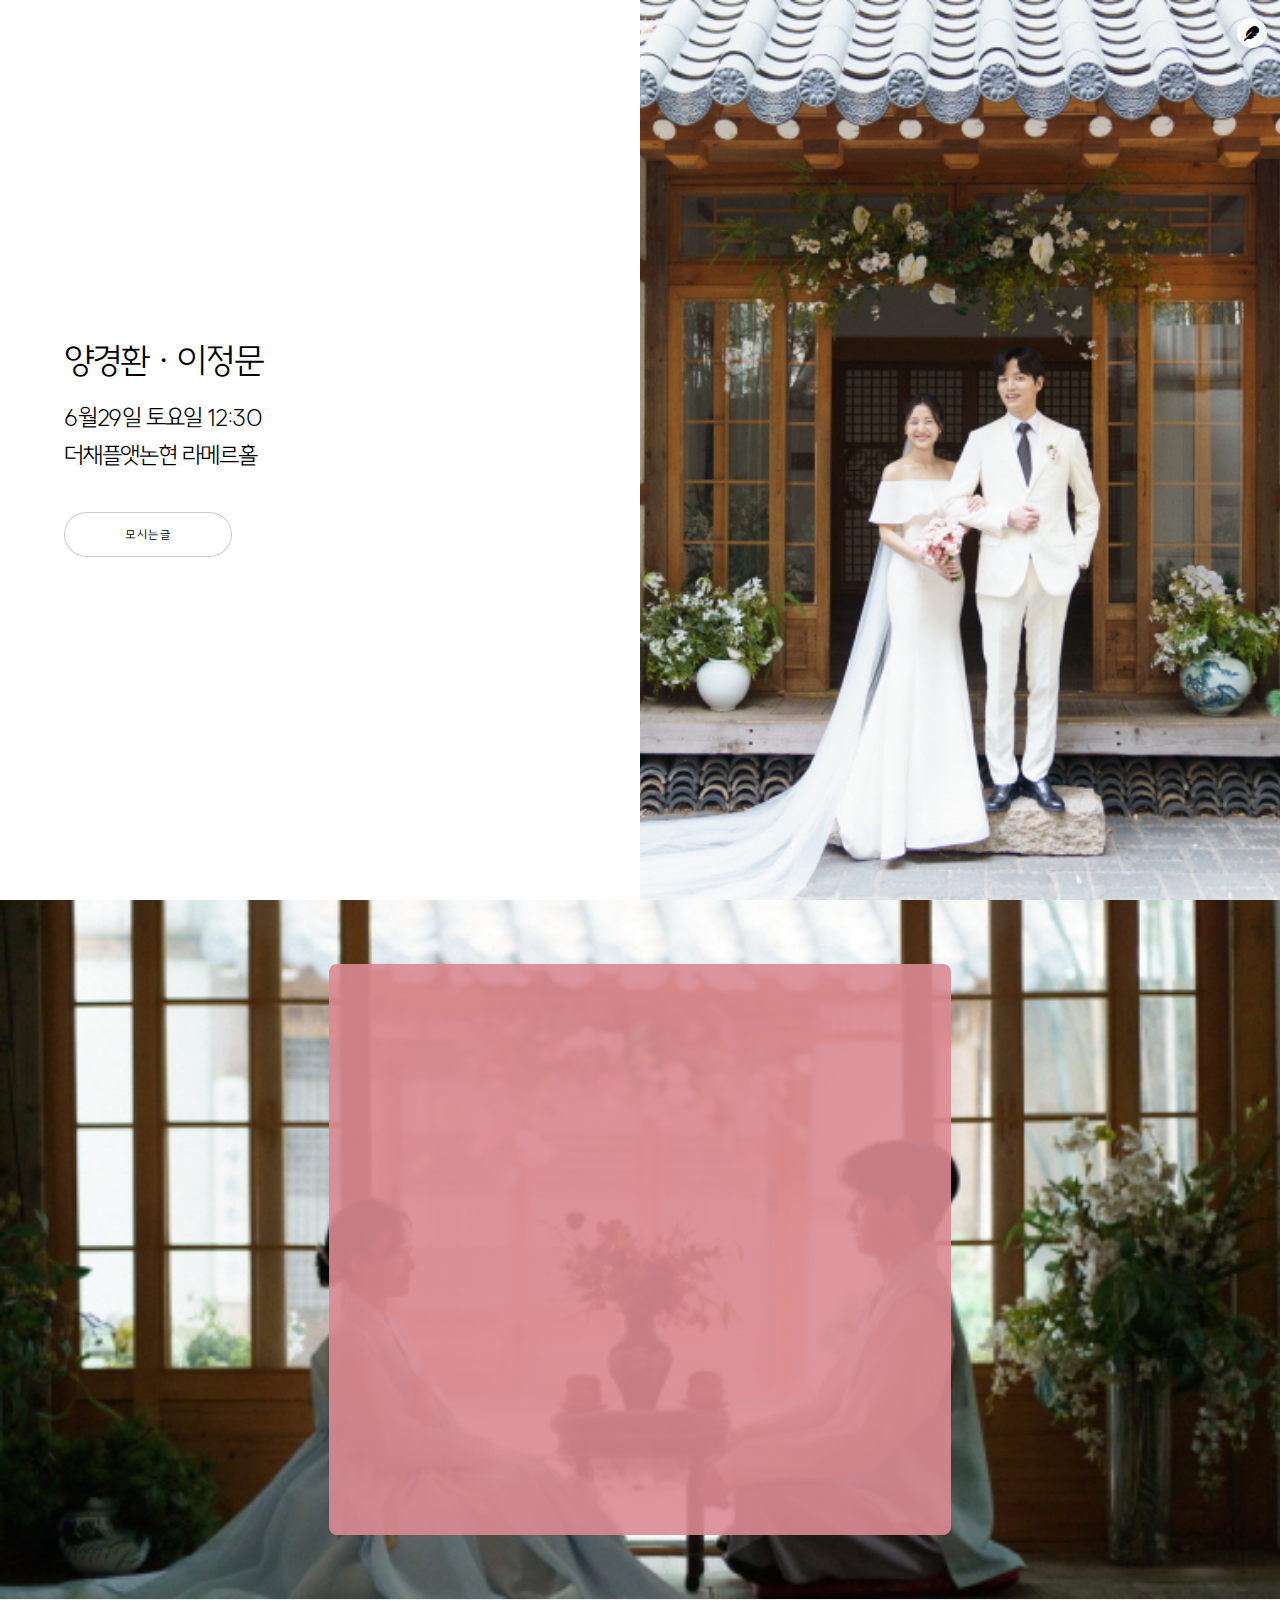
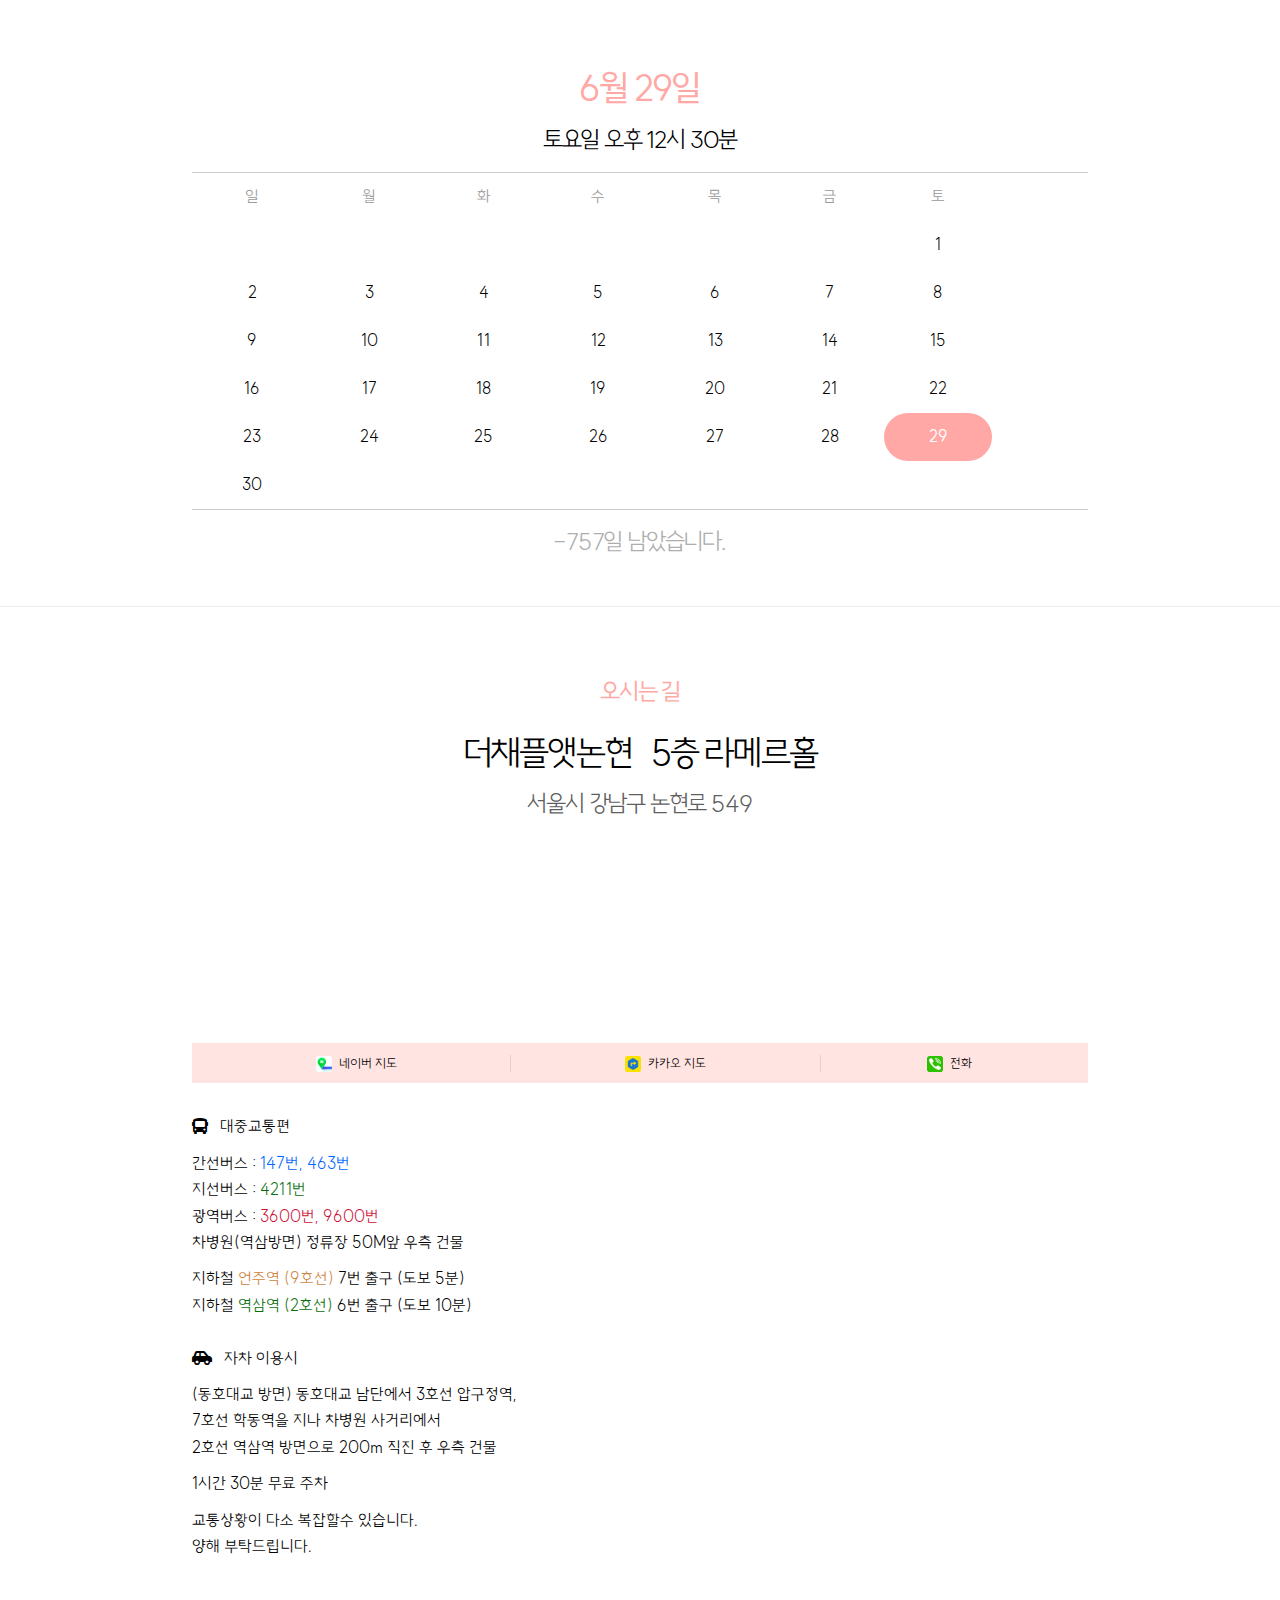
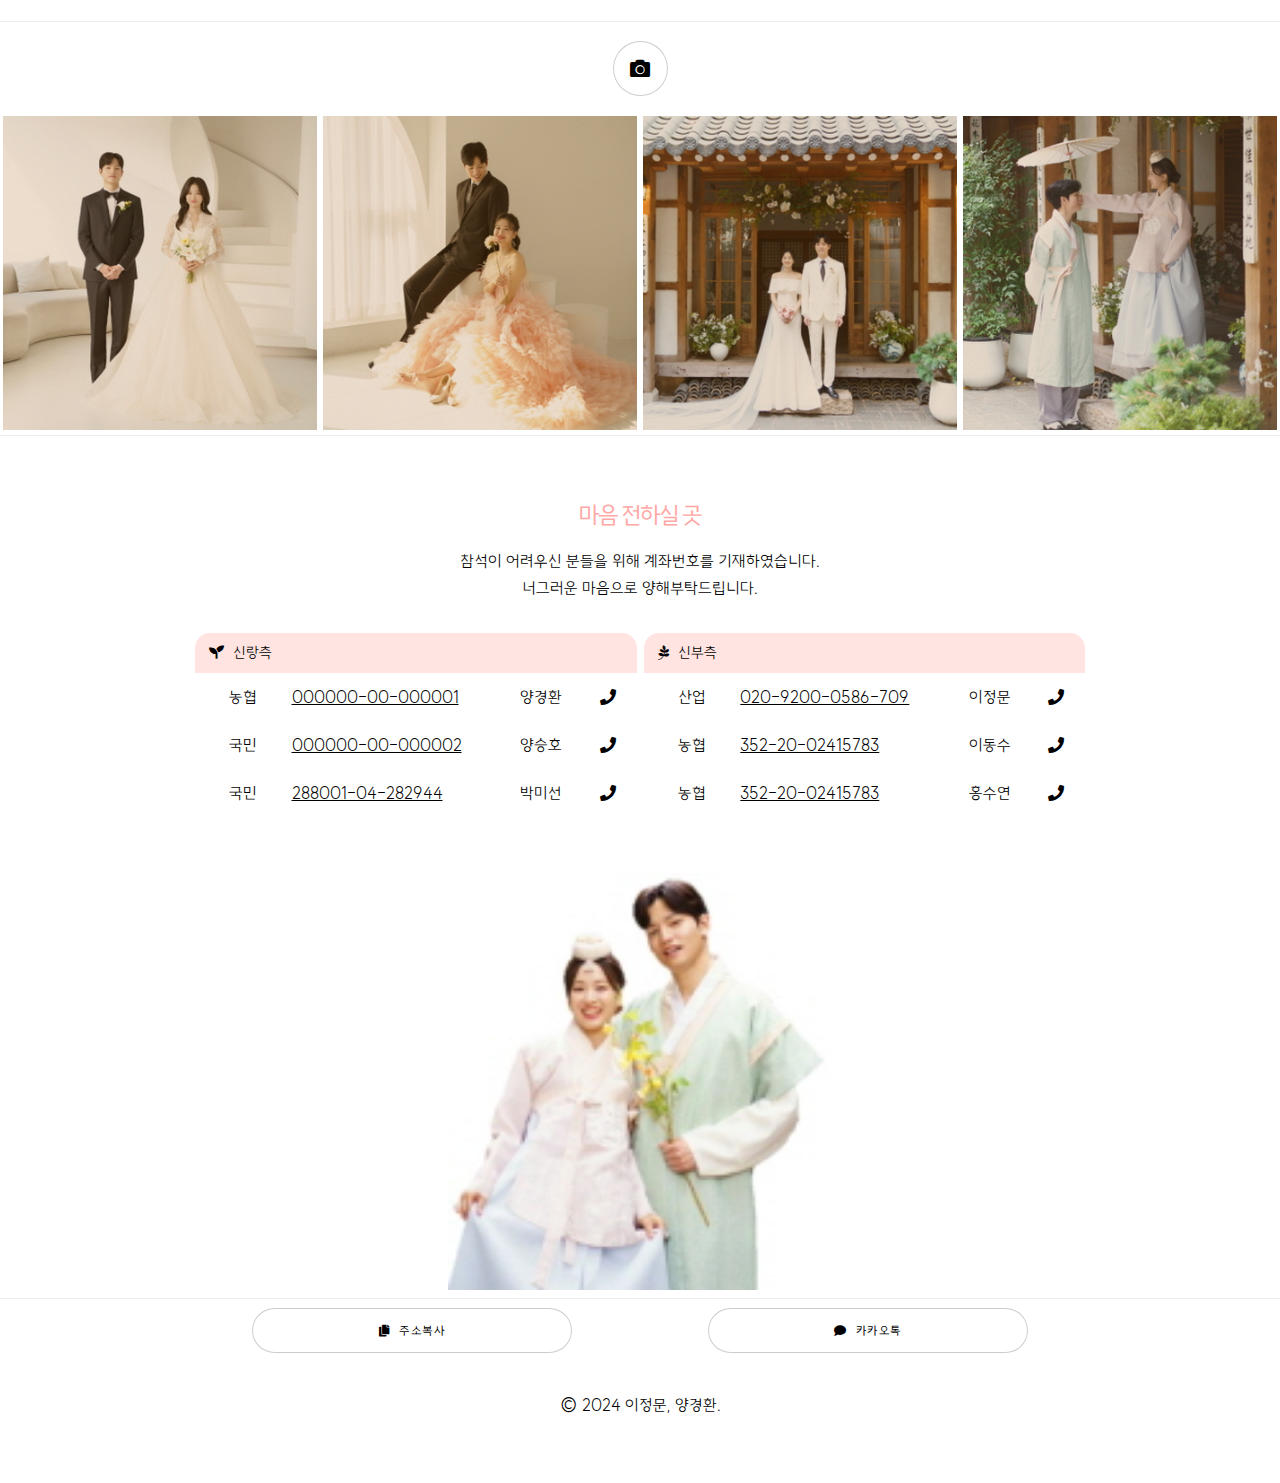
==== lightCard.html @ 36d96fb5 "light버전 추가" ====
<!DOCTYPE HTML>
<!--
	Story by HTML5 UP
	html5up.net | @ajlkn
	Free for personal and commercial use under the CCA 3.0 license (html5up.net/license)
	
	C:\Users\USER\git\wedding_card\lightCard.html
-->
<html>
	<head>
		<title>6월 29일 양경환 ♥ 이정문 결혼합니다.</title>
		<meta charset="utf-8" />
		<meta name="viewport" content="width=device-width, initial-scale=1, user-scalable=no" />
		
		<link rel="shortcut icon" href="#">
		
	    <link rel="stylesheet" href="assets/css/add-on-jm.css"> 
	    <link rel="stylesheet" href="assets/css/fontawesome-all.min.css"> 
		
		<link rel="stylesheet" href="assets/css/bootstrap.min.css">                                      
	    <!-- Bootstrap style -->
	    <link rel="stylesheet" href="assets/css/hero-slider-style.css">                              
	    <!-- Hero slider style (https://codyhouse.co/gem/hero-slider/) -->
	    
	    <link rel="stylesheet" href="assets/css/magnific-popup.css">                                 
	    <!-- Magnific popup style (http://dimsemenov.com/plugins/magnific-popup/) -->
	    <link rel="stylesheet" href="assets/css/tooplate-style.css"> 
		
		
		
		<link rel="stylesheet" href="assets/css/main.css" />
		<link rel="stylesheet" href="assets/css/jquery-sakura.css" />
		
		     
	                  
		<noscript><link rel="stylesheet" href="assets/css/noscript.css" />
		</noscript>
	</head>
	<body class="is-preload">

		<!-- Wrapper -->
			<div id="wrapper" class="divided">
				
				<!-- 1. 메인 페이지 -->
					<section class="banner style1 orient-left content-align-left image-position-center fullscreen onload-image-fade-in onload-content-fade-right">
						<div class="content">
							<h2>양경환  · 이정문</h2>
							<h3 style="margin-bottom: 0.3rem;">6월29일 토요일 12:30</h3>
							<h3 style="margin-bottom: 2.5rem;">더채플앳논현 라메르홀</h3>
							<ul class="actions stacked">
								<li><a href="#invitingLetter" class="button big wide smooth-scroll-middle">모시는글</a></li>
							</ul>
						</div>
						
						<div class="image" id="mainImg">
							
							<img src="images/banner2.jpg" alt="" class="img-gradient" />
							
							
							<!-- 음악 버튼 -->
							<button class="action" onclick="actionToggle();" style="background-color: rgba(255, 255, 255, 1);padding-left: 0px;padding-right: 0px;">
							  <span id="musicIcon" class="icon solid fa-feather" style="font-size:15px; "></span>
							</button>
							
						</div>
					</section>


				<!--2. 주절주절 이야기 -->
					<section class="spotlight invert color2 style5 -size orient-center align-center image-position-center" id="invitingLetter">
						 <div class="content" style="opacity: 90%;">
						 
							 <div class="inner items onscroll-fade-in">
								 
								 
							 <div>
							 	<hr style="margin: 1rem 0;">
							</div>
							
							<div class="inner items onscroll-fade-in" style="">
								<span  class="icon solid major fa-solid fa-heart"></span>
								<h3><b>소중한 분들을 초대합니다</b></h3>
								<p style="margin: 0;" >
									 <br> 열 한번의 사계절을 지나
									 <br> 돌아오는 여름 저희 둘은
									 <br> 평생 함께하려 합니다.
									 <br> 
									 <br> 저희의 첫걸음을 함께하시어
									 <br> 아름답고 행복한 가정을
									 <br> 가꾸어 나갈 수 있도록
									 <br> 축하해주시면 감사하겠습니다.
								</p>
								
								<h4 style="margin-bottom: 0">
									 <br> 양승호 · 박미선 의 아들 &nbsp 경환<!--  &nbsp&nbsp <span class="icon solid fa-phone style1"> -->
									 <br> 이동수 · 홍수연 의   &nbsp 딸 &nbsp  &nbsp 정문 
									 <br> 
									 <br> 
								</h4>
							</div>
							 
							 <div>
							 	<hr style="margin: 1rem 0;">
							</div>
							 
						 </div>
					 </div>
					<div class="image">
					    <img src="images/background_contact.jpg" alt="Alternate text" />
					</div>
					
				</section>
					
			
			<!--3. 시간 -->
				<section class="spotlight style1 orient-right content-align-center image-position-center onscroll-image-fade-in">
					
					<div class="content">
						<div class="calendar onscroll-fade-in" id="calDiv">
							<div class="month">
								<h2 style="margin-bottom: 10px;"><b style="color: #FFA8A5;">6월 29일</b></h2>
								<h3>토요일 오후 12시 30분</h3>
							</div>

							<div>
								<hr style="margin: 0;">
							</div>
							
							<table class="Tablecalendar">
								<tbody>
									<tr class="ClaendarRow ClaendarHeader">
										<td>일</td>	<td >월</td><td >화</td><td >수</td><td >목</td><td >금</td><td >토</td>
									</tr>
									<tr class="ClaendarRow">
										<td></td> <td></td> <td></td> <td></td> <td></td> <td></td> <td>1</td>
									</tr>
									<tr class="ClaendarRow">
										<td>2</td> <td>3</td> <td>4</td> <td>5</td> <td>6</td> <td>7</td> <td>8</td>
									</tr>
									<tr class="ClaendarRow">
										<td>9</td> <td>10</td> <td>11</td> <td>12</td> <td>13</td> <td>14</td> <td>15</td>
									</tr>
									<tr class="ClaendarRow">
										<td>16</td> <td>17</td> <td>18</td> <td>19</td> <td>20</td> <td>21</td> <td>22</td>
									</tr>
									<tr class="ClaendarRow">
										<td>23</td> <td>24</td> <td>25</td> <td>26</td> <td>27</td> <td>28</td> <td class="today"><b style="color: #ffffff;">29</b></td>
									</tr>
									<tr class="ClaendarRow">
										<td>30</td> <td></td> <td></td> <td></td> <td></td> <td></td> <td></td>
									</tr>
								</tbody>
							</table>
							
							<div>
								<hr style="margin-top: 0; margin-bottom:15px;">
							</div>
						</div>
					</div>
				</section>
			
			
			<!-- 4. 장소 -->
				<section class="spotlight style1 orient-right content-align-center image-position-center" id="placeSection">
					
					<!-- 장소 : 여기 있어야 위로 올라온다.. -->
					<div class="content inner items">
						<h3 style="margin-bottom: 10px; margin-top: 5px; padding-top: 0px; padding-bottom: 0px;"><b style="color: #FFA8A5;">오시는 길</b></h3>
						
							
						
						<h2 style="margin-bottom: 10px;margin-top: 20px;"> 더채플앳논현  &nbsp 5층 라메르홀  
							<br> 
						</h2>
						
						<div style="margin-bottom: 15px;" >
							<h3>
								<a style="color: #5f5f5f; text-decoration: none;" href="javascript:void(0);" onclick="copyAddress();" id="venueAddress">서울시 강남구 논현로 549</a> 
							</h3>
						</div>
						
						
						<!-- <img src="images/map2.jpg" alt="" style="max-width: 100%;" /> -->
						<iframe src="https://www.google.com/maps/embed?pb=!1m18!1m12!1m3!1d3165.1219770774974!2d127.03176637572152!3d37.50504117205459!2m3!1f0!2f0!3f0!3m2!1i1024!2i768!4f13.1!3m3!1m2!1s0x357ca34c7e5fe2cf%3A0x290654dfcd57d067!2z642U7LGE7ZSM7JWz64W87ZiE!5e0!3m2!1sko!2skr!4v1703411911544!5m2!1sko!2skr" style="width: 100%;" height="200" style="border:0;" allowfullscreen="" loading="lazy" referrerpolicy="no-referrer-when-downgrade"></iframe>
						 
						<div class="wrapper style1 align-center">
							 <!-- <ul class="icons" style="margin-top: 15px; margin-bottom: 15px;">
								<li><a href="javascript:void(0);" class="" onclick="location.href = 'http://naver.me/FgzpZyy8';" ><img class="myImageIcon" src='images/NaverMap_logo.png'/><span class="label">네이버지도</span></a></li>
								<li><a href="javascript:void(0);" class="" onclick="location.href = 'https://kko.to/sccJlA6y4u';"><img class="myImageIcon" src='images/KakaoMap_logo.png'/><span class="label">카카오지도</span></a></li>		
								<li><a href="javascript:void(0);" class="" onclick="location.href = 'tel:025621121';"><img class="myImageIcon" src='images/phone_logo.png'/><span class="label">카카오지도</span></a></li>		
							</ul>  -->

							<div>
								<div class="c-map-navi gothic">
									<div class="navi">
										<img src="images/icon_navermap_w48.png"> 
										<span><a href="javascript:void(0);" class="" onclick="location.href = 'http://naver.me/FgzpZyy8';" style="text-decoration: none;">네이버 지도</a></span>
									</div>
									<div class="navi">
										<img src="images/icon_kakaonavi_w48.png"> 
										<span><a href="javascript:void(0);" class="" onclick="location.href = 'https://kko.to/sccJlA6y4u';"  style="text-decoration: none;">카카오 지도</a></span>
									</div>
									<div class="navi">
										<img src="images/phone_logo.png"> 
										<span><a href="javascript:void(0);" class="" onclick="location.href = 'tel:025621121';"  style="text-decoration: none;">전화</a></span>
									</div>
								</div>
							</div>
							
							<div style="margin-top: 30px; margin-bottom:30px; text-align: left;margin-left: 0%;">
						        	<div style="padding-bottom: 10px;">
						        		<span class="icon solid fa-bus" style="margin-top: 20px;margin-bottom: 20px; "></span> &nbsp 대중교통편
						        	</div>
						        	
						        	<div style="padding-bottom: 10px">
									                       간선버스 : <span style="color: #0064FF;"> 147번, 463번 </span>
										<br>  지선버스 : <span style="color: #0A6E0A;"> 4211번  </span>
										<br>  광역버스 : <span style="color: #CD1039;"> 3600번, 9600번 </span>
										<br>  차병원(역삼방면) 정류장 50M앞 우측 건물
									</div>
									
						        	<div style="padding-bottom: 0px">
										          
										             지하철 <span style="color: #CD853F;"> 언주역 (9호선)</span> 7번 출구 (도보 5분)
										<br>  지하철 <span style="color: #0A6E0A;"> 역삼역 (2호선)</span> 6번 출구 (도보 10분)
									</div>
									<br> 
									
						        	<div style="padding-bottom: 10px">
									      <span class="icon solid fa-car-side" style="margin-top: 20px;margin-bottom: 20px;"></span> &nbsp 자차 이용시
							        </div>
							        
							        <div style="padding-bottom: 10px">
									     	 (동호대교 방면) 동호대교 남단에서 3호선 압구정역, 
									     	 <br>  7호선 학동역을 지나  차병원 사거리에서
									     	 <br>  2호선 역삼역 방면으로 200m 직진 후 우측 건물
							        </div>
							        
						        	<div style="padding-bottom: 10px">
									          1시간 30분 무료 주차
							      	</div>
							      	
						        	<div style="padding-bottom: 0px">
									                  교통상황이 다소 복잡할수 있습니다. 
									    <br> 양해 부탁드립니다.
							      	</div>
							       </div>
						</div>
						
						<!-- 교통 안내 모달 START -->
						<!-- <button type="button" class="" data-toggle="modal" data-target="#tranModal" style="margin-bottom: 50px; margin-top: 20px; width:70%">
						 	 📢 &nbsp교통안내
						</button> -->
						<!-- <button type="button" class="" onclick="location.href='tel:025621121'"style="">
							📞 &nbsp 전화걸기
						</button> -->
						
						<!-- <div class="modal fade" id="tranModal" tabindex="-1" role="dialog" aria-labelledby="myModalLabel" aria-hidden="true">
						  <div class="modal-dialog" style="transform: translate(0, -50%); top: 50%;">
						    <div class="modal-content">
						      <div class="modal-body">
						        <button type="button" class="close" data-dismiss="modal" aria-label="Close" style="height: 1rem;"><span aria-hidden="true">&times;</span></button>
						         <div style="margin-top: 30px; margin-bottom:30px; text-align: left;margin-left: 5%;">
						        	<div style="padding-bottom: 10px;">
						        		<span class="icon solid fa-bus" style="margin-top: 20px;margin-bottom: 20px; "></span> &nbsp 대중교통편
						        	</div>
						        	
						        	<div style="padding-bottom: 10px">
									                       간선버스 : <span style="color: #0064FF;"> 147번, 463번 </span>
										<br>  지선버스 : <span style="color: #0A6E0A;"> 4211번  </span>
										<br>  광역버스 : <span style="color: #CD1039;"> 3600번, 9600번 </span>
										<br>  차병원(역삼방면) 정류장 50M앞 우측 건물
									</div>
									
						        	<div style="padding-bottom: 0px">
										          
										             지하철 <span style="color: #CD853F;"> 언주역 (9호선)</span> 7번 출구 (도보 5분)
										<br>  지하철 <span style="color: #0A6E0A;"> 역삼역 (2호선)</span> 6번 출구 (도보 10분)
									</div>
									<br> 
									
						        	<div style="padding-bottom: 10px">
									      <span class="icon solid fa-car-side" style="margin-top: 20px;margin-bottom: 20px;"></span> &nbsp 자차 이용시
							        </div>
							        
							        <div style="padding-bottom: 10px">
									     	 (동호대교 방면) 동호대교 남단에서 3호선 압구정역, 
									     	 <br>  7호선 학동역을 지나  차병원 사거리에서
									     	 <br>  2호선 역삼역 방면으로 200m 직진 후 우측 건물
							        </div>
							        
						        	<div style="padding-bottom: 10px">
									          1시간 30분 무료 주차
							      	</div>
							      	
						        	<div style="padding-bottom: 0px">
									                  교통상황이 다소 복잡할수 있습니다. 
									    <br> 양해 부탁드립니다.
							      	</div>
							       </div> 
								</div>
							  </div>
							</div>
						</div> -->
						<!-- 교통 안내 모달 END -->
					</div>
				</section>
					
			<!--  5. 갤러리 -->
				<section class="spotlight style1 content-align-left image-position-center">
				
					<div class="cd-full-width">
                        <div data-page-no="1" data-page-type="gallery">
                            <div class="tm-img-gallery-container">
                                <div class="tm-img-gallery gallery-one">
                                    <span class="icon solid style2 major fa-camera" style="margin-top: 20px;margin-bottom: 20px;"></span>
                                    
                                    <!-- tn 파일은 320 * 320 으로 / 그냥파일을 800 * x 로 -->
                                    
                                    <div class="grid-item" style=";">
                                        <figure class="effect-bubba">
                                            <img src="gallery/wedding-photo-tn-01.jpg" alt="Image" class="img-fluid tm-img">
                                            <figcaption>
                                                <!-- <h2 class="tm-figure-title">Image <span>One</span></h2>
                                                <p class="tm-figure-description">Lorem ipsum dolor sit amet, consectetur adipiscing elit.</p> -->
                                                <a href="gallery/wedding-photo-01.jpg">더보기</a>
                                            </figcaption>           
                                        </figure>
                                    </div>
                                    <!-- <div class="grid-item" style="display:none;">
                                        <figure class="effect-bubba">
                                            <img src="" alt="Image" class="img-fluid tm-img">
                                            <figcaption>
                                                <a href="gallery/wedding-photo-02.jpg">더보기</a>
                                            </figcaption>
                                        </figure>
                                    </div>
                                    <div class="grid-item" style="display:none;">
                                        <figure class="effect-bubba">
                                            <img src="" alt="Image" class="img-fluid tm-img">
                                            <figcaption>
                                                <a href="gallery/wedding-photo-03.jpg">더보기</a>
                                            </figcaption>           
                                        </figure>
                                    </div>
                                    <div class="grid-item" style="display:none;">
                                        <figure class="effect-bubba">
                                            <img src="" alt="Image" class="img-fluid tm-img">
                                            <figcaption>
                                                <a href="gallery/wedding-photo-04.jpg">더보기</a>
                                            </figcaption>           
                                        </figure>
                                    </div>  
                                    <div class="grid-item" style="display:none;">
                                        <figure class="effect-bubba">
                                            <img src="" alt="Image" class="img-fluid tm-img">
                                            <figcaption>
                                                <a href="gallery/wedding-photo-05.jpg">더보기</a>
                                            </figcaption>           
                                        </figure>
                                    </div>
                                    <div class="grid-item" style="display:none;">
                                        <figure class="effect-bubba">
                                            <img src="" alt="Image" class="img-fluid tm-img">
                                            <figcaption>
                                                <a href="gallery/wedding-photo-06.jpg">더보기</a>
                                            </figcaption>
                                        </figure>
                                    </div> -->
                                    <div class="grid-item" style="">
                                        <figure class="effect-bubba">
                                            <img src="gallery/wedding-photo-tn-07.jpg" alt="Image" class="img-fluid tm-img">
                                            <figcaption>
                                                <a href="gallery/wedding-photo-07.jpg">더보기</a>
                                            </figcaption>           
                                        </figure>
                                    </div>
                                    <!-- <div class="grid-item" style="display:none;">
                                        <figure class="effect-bubba">
                                            <img src="" alt="Image" class="img-fluid tm-img">
                                            <figcaption>
                                                <a href="gallery/wedding-photo-08.jpg">더보기</a>
                                            </figcaption>           
                                        </figure>
                                    </div>   
                                    <div class="grid-item" style="display:none;">
                                        <figure class="effect-bubba">
                                            <img src="" alt="Image" class="img-fluid tm-img">
                                            <figcaption>
                                                <a href="gallery/wedding-photo-09.jpg">더보기</a>
                                            </figcaption>           
                                        </figure>
                                    </div>
                                    <div class="grid-item" style="display:none;">
                                        <figure class="effect-bubba">
                                            <img src="" alt="Image" class="img-fluid tm-img">
                                            <figcaption>
                                                <a href="gallery/wedding-photo-10.jpg">더보기</a>
                                            </figcaption>
                                        </figure>
                                    </div>
                                    <div class="grid-item" style="display:none;">
                                        <figure class="effect-bubba">
                                            <img src="" alt="Image" class="img-fluid tm-img">
                                            <figcaption>
                                                <a href="gallery/wedding-photo-11.jpg">더보기</a>
                                            </figcaption>           
                                        </figure>
                                    </div>
                                    <div class="grid-item" style="display:none;">
                                        <figure class="effect-bubba">
                                            <img src="" alt="Image" class="img-fluid tm-img">
                                            <figcaption>
                                                <a href="gallery/wedding-photo-12.jpg">더보기</a>
                                            </figcaption>           
                                        </figure>
                                    </div> -->
                                    <div class="grid-item" style="display:none;">
                                        <figure class="effect-bubba">
                                            <img src="gallery/wedding-photo-tn-13.jpg" alt="Image" class="img-fluid tm-img">
                                            <figcaption>
                                                <a href="gallery/wedding-photo-13.jpg">더보기</a>
                                            </figcaption>           
                                        </figure>
                                    </div>
                                    <!-- <div class="grid-item" style="display:none;">
                                        <figure class="effect-bubba">
                                            <img src="" alt="Image" class="img-fluid tm-img">
                                            <figcaption>
                                                <a href="gallery/wedding-photo-14.jpg">더보기</a>
                                            </figcaption>
                                        </figure>
                                    </div> -->
                                    <div class="grid-item" style="">
                                        <figure class="effect-bubba">
                                            <img src="gallery/wedding-photo-tn-15.jpg" alt="Image" class="img-fluid tm-img">
                                            <figcaption>
                                                <a href="gallery/wedding-photo-15.jpg">더보기</a>
                                            </figcaption>           
                                        </figure>
                                    </div>
                                    <!-- <div class="grid-item" style="display:none;">
                                        <figure class="effect-bubba">
                                            <img src="" alt="Image" class="img-fluid tm-img">
                                            <figcaption>
                                                <a href="gallery/wedding-photo-16.jpg">더보기</a>
                                            </figcaption>           
                                        </figure>
                                    </div>    
                                    <div class="grid-item" style="display:none;">
                                        <figure class="effect-bubba">
                                            <img src="" alt="Image" class="img-fluid tm-img">
                                            <figcaption>
                                                <a href="gallery/wedding-photo-17.jpg">더보기</a>
                                            </figcaption>           
                                        </figure>
                                    </div>    
                                    <div class="grid-item" style="display:none;">
                                        <figure class="effect-bubba">
                                            <img src="" alt="Image" class="img-fluid tm-img">
                                            <figcaption>
                                                <a href="gallery/wedding-photo-18.jpg">더보기</a>
                                            </figcaption>           
                                        </figure>
                                    </div> 
                                    <div class="grid-item" style="display:none;">
                                        <figure class="effect-bubba">
                                            <img src="" alt="Image" class="img-fluid tm-img">
                                            <figcaption>
                                                <a href="gallery/wedding-photo-19.jpg">더보기</a>
                                            </figcaption>           
                                        </figure>
                                    </div>  -->
                                    <div class="grid-item" style="display:none;">
                                        <figure class="effect-bubba">
                                            <img src="gallery/wedding-photo-tn-20.jpg" alt="Image" class="img-fluid tm-img">
                                            <figcaption>
                                                <a href="gallery/wedding-photo-20.jpg">더보기</a>
                                            </figcaption>           
                                        </figure>
                                    </div> 
                                   <!-- <div class="grid-item" style="display:none;">
                                        <figure class="effect-bubba">
                                            <img src="" alt="Image" class="img-fluid tm-img">
                                            <figcaption>
                                                <a href="gallery/wedding-photo-21.jpg">더보기</a>
                                            </figcaption>           
                                        </figure>
                                    </div>
                                    <div class="grid-item" style="display:none;">
                                        <figure class="effect-bubba">
                                            <img src="" alt="Image" class="img-fluid tm-img">
                                            <figcaption>
                                                <a href="gallery/wedding-photo-22.jpg">더보기</a>
                                            </figcaption>           
                                        </figure>
                                    </div>  
                                    <div class="grid-item" style="display:none;">
                                        <figure class="effect-bubba">
                                            <img src="" alt="Image" class="img-fluid tm-img">
                                            <figcaption>
                                                <a href="gallery/wedding-photo-23.jpg">더보기</a>
                                            </figcaption>           
                                        </figure>
                                    </div>  
                                    <div class="grid-item" style="display:none;">
                                        <figure class="effect-bubba">
                                            <img src="" alt="Image" class="img-fluid tm-img">
                                            <figcaption>
                                                <a href="gallery/wedding-photo-24.jpg">더보기</a>
                                            </figcaption>           
                                        </figure>
                                    </div>   
                                    <div class="grid-item" style="display:none;">
                                        <figure class="effect-bubba">
                                            <img src="" alt="Image" class="img-fluid tm-img">
                                            <figcaption>
                                                <a href="gallery/wedding-photo-25.jpg">더보기</a>
                                            </figcaption>           
                                        </figure>
                                    </div>    -->
                                    <div class="grid-item" style="">
                                        <figure class="effect-bubba">
                                            <img src="gallery/wedding-photo-tn-26.jpg" alt="Image" class="img-fluid tm-img">
                                            <figcaption>
                                                <a href="gallery/wedding-photo-26.jpg">더보기</a>
                                            </figcaption>           
                                        </figure>
                                    </div>   
                                    <!-- <div class="grid-item" style="display:none;">
                                        <figure class="effect-bubba">
                                            <img src="" alt="Image" class="img-fluid tm-img">
                                            <figcaption>
                                                <a href="gallery/wedding-photo-27.jpg">더보기</a>
                                            </figcaption>           
                                        </figure>
                                    </div>   
                                    <div class="grid-item" style="display:none;">
                                        <figure class="effect-bubba">
                                            <img src="" alt="Image" class="img-fluid tm-img">
                                            <figcaption>
                                                <a href="gallery/wedding-photo-28.jpg">더보기</a>
                                            </figcaption>           
                                        </figure>
                                    </div>   
                                    <div class="grid-item" style="display:none;">
                                        <figure class="effect-bubba">
                                            <img src="" alt="Image" class="img-fluid tm-img">
                                            <figcaption>
                                                <a href="gallery/wedding-photo-29.jpg">더보기</a>
                                            </figcaption>           
                                        </figure>
                                    </div>   
                                    <div class="grid-item" style="display:none;">
                                        <figure class="effect-bubba">
                                            <img src="" alt="Image" class="img-fluid tm-img">
                                            <figcaption>
                                                <a href="gallery/wedding-photo-30.jpg">더보기</a>
                                            </figcaption>           
                                        </figure>
                                    </div>  -->                                                                 
                                </div>                                 
                            </div>
                        </div>                                                    
                    </div>  
                 </section>
                    
           
			<!--  6. 계좌번호 -->
			<section class="wrapper style1 align-center">

			<div class="inner">
				<h3 style=""><b style="color: #FFA8A5;">마음 전하실 곳</b></h3>
				<p>
					참석이 어려우신 분들을 위해 계좌번호를 기재하였습니다. <br> 너그러운 마음으로 양해부탁드립니다.
				</p>

				<div class="items style1 big onscroll-fade-in"
					style="margin-top: 0px; margin-bottom: 0px;">

					<!--  신랑측 계좌번호 -->
					<section
						style="border-color: rgba(0, 0, 0, 0); padding: 0 0.2rem 1.5rem 0.2rem;">
						<table>
							<thead>
								<tr>
									<th colspan="4" style="font-size: 15px;">&nbsp 
										<span class="icon solid fa-seedling style1"> </span> 
										<span> &nbsp 신랑측</span>
									</th>
								</tr>
							<thead>
							<tbody>
								<tr>
									<td class="col-1 account-copy-btn">농협</td>
									<td class="col-2 account-copy-btn">000000-00-000001</td>
									<td class="col-3">양경환</td>
									<td class="col-4 ">
										<a href="javascript:void(0);" onclick="location.href = 'tel:01079255235';"class="icon solid fa-phone style1"><span class="label">call</span></a>
									</td>
								</tr>
								<tr>
									<td class="col-1 account-copy-btn">국민</td>
									<td class="col-2 account-copy-btn">000000-00-000002</td>
									<td class="col-3">양승호</td>
									<td class="col-4 ">
										<a href="javascript:void(0);" onclick="location.href = 'tel:';"class="icon solid fa-phone style1"><span class="label">call</span></a>
									</td>
								</tr>
								<tr>
									<td class="col-1 account-copy-btn">국민</td>
									<td class="col-2 account-copy-btn">288001-04-282944</td>
									<td class="col-3">박미선</td>
									<td class="col-4">
										<a href="javascript:void(0);" onclick="location.href = 'tel:01096115235';"class="icon solid fa-phone style1"><span class="label">call</span></a>
									</td>
								</tr>
							</tbody>
						</table>
					</section>

					<!--  신부측 계좌번호 -->
					<section
						style="border-color: rgba(0, 0, 0, 0); padding: 0 0.2rem 1.5rem 0.2rem;">
						<table>
							<thead>
								<tr>
									<th colspan="4" style="font-size: 15px;">&nbsp <!-- <span class="icon solid fa-brands fa-pagelines style1">  </span> -->
										<span class="icon brands style1 fa-pagelines"> </span> <span>
											&nbsp 신부측</span>
									</th>
								</tr>
							<thead>
							<tbody>
								<tr>
									<td class="col-1 account-copy-btn">산업</td>
									<td class="col-2 account-copy-btn">020-9200-0586-709</td>
									<td class="col-3">이정문</td>
									<td class="col-4">
										<a href="javascript:void(0);" onclick="location.href = 'tel:01020312346';"class="icon solid fa-phone style1"><span class="label">call</span></a>
									</td>
								</tr>
								<tr>
									<td class="col-1 account-copy-btn">농협</td>
									<td class="col-2 account-copy-btn">352-20-02415783</td>
									<td class="col-3">이동수</td>
									<td class="col-4">
										<a href="javascript:void(0);" onclick="location.href = 'tel:01088697541';"class="icon solid fa-phone style1"><span class="label">call</span></a>
									</td>
								</tr>
								<tr>
									<td class="col-1 account-copy-btn">농협</td>
									<td class="col-2 account-copy-btn">352-20-02415783</td>
									<td class="col-3">홍수연</td>
									<td class="col-4">
										<a href="javascript:void(0);" onclick="location.href = 'tel:01030995836';"class="icon solid fa-phone style1"><span class="label">call</span></a>
									</td>
								</tr>
							</tbody>
						</table>
					</section>
				</div>

			</div>
			
			<img src="images/footer-image.jpg" alt="Image" style="width: 30%;">
			</section>

		<section class="wrapper style1 align-center">
				</section>	
					<!-- Footer -->
					<footer class="wrapper style1 align-center">
						<div class="inner" style="padding-top: 10px;">		
							<ul class="actions fit">
									<li><a href="javascript:void(0);" class="button icon solid fa-copy fit" id="share-link-copy">주소복사</a></li>
									<li><a href="javascript:void(0);" class="button icon solid fa-comment fit" id="kakaotalk-sharing-btn">카카오톡</a></li>
								</ul>
							<p>&copy; 2024 이정문, 양경환</a>.</p>
						</div>
					</footer>

			</div>

		<!-- Scripts -->
			<script src="assets/js/jquery-1.11.3.min.js"></script>
			<script src="assets/js/jquery.scrollex.min.js"></script>
			<script src="assets/js/jquery.scrolly.min.js"></script>
			<script src="assets/js/browser.min.js"></script>
			<script src="assets/js/breakpoints.min.js"></script>
			<script src="assets/js/util.js"></script>
			<script src="assets/js/main.js"></script>
			
			<!-- <script src="https://www.atlasestateagents.co.uk/javascript/tether.min.js"></script> --> <!-- Tether for Bootstrap (http://stackoverflow.com/questions/34567939/how-to-fix-the-error-error-bootstrap-tooltips-require-tether-http-github-h) --> 
	        
	        <script src="assets/js/tether.min.js"></script>             <!-- tether : www.atlasestateagents.co.uk/javascript/tether.min.js  -->
	        <script src="assets/js/bootstrap.min.js"></script>             <!-- Bootstrap js (v4-alpha.getbootstrap.com/) -->
	        
	        <script src="assets/js/hero-slider-main.js"></script>          <!-- Hero slider (https://codyhouse.co/gem/hero-slider/) -->
	        <script src="assets/js/jquery.magnific-popup.min.js"></script> <!-- Magnific popup (http://dimsemenov.com/plugins/magnific-popup/) -->
	        
	        <script src="assets/js/kakao.min.js"></script> <!-- 카카오  -->
			
			<script src="assets/js/addonByJm_light.js"></script>
			

	</body>
</html>
---- assets/css/add-on-jm.css ----
/*
body {
  font-family: 'lato', sans-serif;
}
.container {
  max-width: 1000px;
  margin-left: auto;
  margin-right: auto;
  padding-left: 10px;
  padding-right: 10px;
}

h2 {
  font-size: 26px;
  margin: 20px 0;
  text-align: center;
  small {
    font-size: 0.5em;
  }
}
*/

/*������ Ÿ�� ���̺�*/
/* .responsive-table {
  li {
    border-radius: 3px;
    padding: 10px 10px;
    display: flex;
    justify-content: space-between;
    margin-bottom: 15px;
  }
  .table-header {
    background-color: #FFE4E1;
    font-size: 14px;
    text-transform: uppercase;
    letter-spacing: 0.03em;
  }
  .table-row {
    background-color: #ffffff;
    box-shadow: 0px 0px 9px 0px rgba(0,0,0,0.1);
  }
  
  .col-1 {
    flex-basis: 10%;
  }
  .col-2 {
    flex-basis: 60%;
    text-align: left;
    padding-left: 5px;
    
  }
  .col-3 {
    flex-basis: 15%;
  }
  .col-4 {
    flex-basis: 15%;
  }
  
  .col-header {
    flex-basis: 100%;
  }
  
  @media all and (max-width: 200px) {
    .table-header {
      display: none;
    }
    .table-row{
      
    }
    li {
      display: block;
    }
    .col {
      
      flex-basis: 100%;
      
    }
    .col {
      display: flex;
      padding: 10px 0;
      &:before {
        color: #6C7A89;
        padding-right: 10px;
        content: attr(data-label);
        flex-basis: 50%;
        text-align: right;
      }
    }
  }
} */


table {
  border-spacing: 1;
  border-collapse: collapse;
  background: white;
  border-radius: 15px;
  overflow: hidden;
  max-width: 800px;
  width: 100%;
  margin: 0 auto;
  position: relative;
}
table * {
  /* position: relative; */
  /* width: 100%; */
  margin-bottom: 20px;
}
table td, table th {
  padding-left: 8px;
  vertical-align: middle;
}
table thead tr {
  height: 40px;
  background: #FFE4E1;
  font-size: 16px;
}
table tbody tr {
  height: 48px;
  border-bottom: 1px solid FFE4E1;
}
table tbody tr:last-child {
  border: 0;
}
table td, table th {
  /* text-align: left; */
}
table td.col-1, table th.col-1 {
  text-align: center;
  width: 20%;
}
table td.col-2, table th.col-2 {
  text-align: left;
  width: 50%;
  text-decoration: underline;
}
table td.col-3, table th.col-3 {
  text-align: center;
  width: 15%;
}
table td.col-4, table th.col-4 {
  text-align: center;
  width: 15%;
}

table td.col-11, table th.col-11 {
  text-align: left;
  width: 35%;
}
table td.col-12, table th.col-12 {
  text-align: left;
  width: 53%;
}
table td.col-13, table th.col-13 {
  text-align: center;
  width: 12%;
}

table td.col-21, table th.col-21 {
  text-align: left;
  width: 14%;
}
table td.col-22, table th.col-22 {
  text-align: left;
  width: 24%;
  font-size: 1.3rem;
}
table td.col-23, table th.col-23 {
  text-align: center;
  width: 12%;
}


/*Į����*/
.ClaendarHeader > *{
	 color:#999;
}

.ClaendarRow > *{
  padding-left: 0;
  aspect-ratio : 1;
 /*  width: 12%; */
}



.c-map-tools {
	text-align: left;
	padding: 4px 20px;
	display: flex
}

.c-map-tools>.button {
	flex: 1;
	cursor: pointer;
	text-align: center
}

.c-map-tools>.button>span {
	vertical-align: middle;
	font-size: .75rem
}

.c-map-tools svg {
	width: 14px;
	height: 14px;
	fill: #525252;
	vertical-align: middle
}

.c-map-navi {
	text-align: left;
	padding: 6px 10px;
	display: flex;
	background: #FFE4E1;
	color: #000;
	font-size: .8rem;
	height: 2.5rem
}

.c-map-navi>div {
	flex: 1.2;
	margin: auto;
	height: 1.1rem;
	line-height: 1.1rem;
	border-right: 1px solid rgba(97, 80, 67, .15);
	text-align: center;
	cursor: pointer
}

.c-map-navi>div:last-child {
	flex: 1;
	border-right: 0
}

.c-map-navi>span {
	display: inline-block;
	background: rgba(97, 80, 67, .15);
	font-size: 16px;
	width: 1px;
	height: 1.1rem;
	margin: .45rem 0
}

.c-map-navi img {
	position: relative;
	top: -1px;
	width: 16px;
	height: 16px;
	vertical-align: middle;
	margin-right: 4px;
	border-radius: 16%
}

@media screen and (max-width: 200px) {
  table {
    display: block;
  }
  table > *, table tr, table td, table th {
    display: block;
  }
  table thead {
    display: none;
  }
  table tbody tr {
    height: auto;
    padding: 8px 0;
  }
  table tbody tr td {
    padding-left: 45%;
    margin-bottom: 12px;
  }
  table tbody tr td:last-child {
    margin-bottom: 0;
  }
  table tbody tr td:before {
    position: absolute;
    font-weight: 700;
    width: 40%;
    left: 10px;
    top: 0;
  }
  table tbody tr td:nth-child(1):before {
    content: "Code";
  }
  table tbody tr td:nth-child(2):before {
    content: "Stock";
  }
  table tbody tr td:nth-child(3):before {
    content: "Cap";
  }
  table tbody tr td:nth-child(4):before {
    content: "Inch";
  }
  table tbody tr td:nth-child(5):before {
    content: "Box Type";
  }
}












/* 
:root {
  --fir-font-article: "adobe-garamond-pro", "Times New Roman", Times;
  --fir-font-header: "foco", Helvetica;
  --fir-blue-twitter-alpha: rgba(85,172,238, 0.6);
  --fir-color-grey: rgba(0,0,0, 0.40);
}

body {
  display: flex;
  align-items: center;
  justify-content: center;
  min-height: 100vh;
}

.fir-clickcircle {
  height: 50px;
  width: 50px;
  border-radius: 100px;
  cursor: pointer;
}

.fir-image-figure {
  margin: 0;
  display: flex;
  align-items: center;
  margin-bottom: 40px;
  position: relative;
  text-decoration: none;
}

.fir-image-figure .caption, .fir-image-figure figcaption {
  padding-left: 15px;
}

html.wf-active .fir-image-figure .fig-author-figure-title {
  font-family: var(--fir-font-header);
  font-size: 16px;
}

.fir-image-figure .fig-author-figure-title {
  color: var(--fir-color-grey);
  font-family: "HelveticaNeue-Light", "Helvetica Neue Light", "Helvetica Neue", Helvetica, Arial, "Lucida Grande", sans-serif;
  font-weight: 400;
  font-size: 15px;
  margin-top: 2px;
} */


/* �÷��� ��ư */
.action {
  position: absolute;
  top: 2%;
  right: 2%;
  width: 30px;
  height: 30px;
  /* background: #fff; */
  /* border-radius: 50%; */
  cursor: pointer;
  box-shadow: 0 5px 5px rgba(0,0,0,0.1);
}
.action span {
  position: relative;
  width: 100%;
  height: 100%;
  display: flex;
  justify-content: center;
  align-items: center;
  color: #000;
  font-size: 2em;
  transition: .3s ease-in-out;
}
.action.active span  {
  transform: rotate(360deg);
}

.action ul {
  position: absolute;
  bottom: 55px;
  background: #fff;
  min-width: 250px;
  padding: 20px;
  border-radius: 20px;
  opacity: 0;
  visibility: hidden;
  transition: .3s;
}
.action.active ul {
  bottom: 65px;
  opacity: 1;
  visibility: visible;
  transition: .3s;
}
.action ul li {
  list-style:none;
   text-decoration: none;
  display: flex;
  justify-content: flex-start;
  align-items: center;
  padding: 7px 0;
}

.action ul li:hover {
  font-weight: 600;
}
.action ul li:not(:last-child) {
  border-bottom: 1px solid rgba(0,0,0,0.1);
}
.action ul li img {
  margin-right: 15px;
  opacity: .2;
  transform: scale(.7);
}
.action ul li:hover img {  
  opacity: .8;
  transform: scale(1.0);
}
---- assets/css/hero-slider-style.css ----
/* -------------------------------- 

Primary style

-------------------------------- */
*, *::after, *::before {
  -webkit-box-sizing: border-box;
  -moz-box-sizing: border-box;
  box-sizing: border-box;
}

html { font-size: 62.5%; }

body {
  font-size: 1.6rem;
  font-family: "Open Sans", sans-serif;
  color: #2c343b;
  background-color: #f2f2f2;
}

a {
  color: #d44457;
  text-decoration: none;
}

img { max-width: 100%; }

/* -------------------------------- 

Main Components 

-------------------------------- */
.cd-header {
  position: absolute;
  z-index: 2;
  top: 0;
  left: 0;
  width: 100%;
  height: 50px;
  background-color: #21272c;
  -webkit-font-smoothing: antialiased;
  -moz-osx-font-smoothing: grayscale;
}
@media only screen and (min-width: 768px) {
  .cd-header {
    height: 70px;
    background-color: transparent;
  }
}

#cd-logo {
  float: left;
  margin: 13px 0 0 5%;
}
#cd-logo img {
  display: block;
}
@media only screen and (min-width: 768px) {
  #cd-logo {
    margin: 23px 0 0 5%;
  }
}

.cd-primary-nav {
  /* mobile first - navigation hidden by default, triggered by tap/click on navigation icon */
  float: right;
  margin-right: 5%;
  width: 44px;
  height: 100%;  
}
.cd-primary-nav ul {
  position: absolute;
  top: 0;
  left: 0;
  width: 100%;
  -webkit-transform: translateY(-100%);
  -moz-transform: translateY(-100%);
  -ms-transform: translateY(-100%);
  -o-transform: translateY(-100%);
  transform: translateY(-100%);
}
.cd-primary-nav ul.is-visible {
  box-shadow: 0 3px 8px rgba(0, 0, 0, 0.2);
  -webkit-transform: translateY(50px);
  -moz-transform: translateY(50px);
  -ms-transform: translateY(50px);
  -o-transform: translateY(50px);
  transform: translateY(50px);
}
.cd-primary-nav a {
  display: block;
  height: 50px;
  line-height: 50px;
  padding-left: 5%;
  background: #21272c;
  border-top: 1px solid #333c44;
  color: #ffffff;
}
@media only screen and (min-width: 768px) {
  .cd-primary-nav {
    /* reset navigation values */
    width: auto;
    height: auto;
    background: none;
  }
  .cd-primary-nav ul {
    position: static;
    width: auto;
    -webkit-transform: translateY(0);
    -moz-transform: translateY(0);
    -ms-transform: translateY(0);
    -o-transform: translateY(0);
    transform: translateY(0);
    line-height: 70px;
  }
  .cd-primary-nav ul.is-visible {
    -webkit-transform: translateY(0);
    -moz-transform: translateY(0);
    -ms-transform: translateY(0);
    -o-transform: translateY(0);
    transform: translateY(0);
  }
  .cd-primary-nav li {
    display: inline-block;
    margin-left: 1em;
  }
  .cd-primary-nav a {
    display: inline-block;
    height: auto;
    font-weight: 600;
    line-height: normal;
    background: transparent;
    padding: .6em 1em;
    border-top: none;
  }
}

/* -------------------------------- 

Slider

-------------------------------- */
.cd-hero {
  position: relative;
  -webkit-font-smoothing: antialiased;
  -moz-osx-font-smoothing: grayscale;
}

.cd-hero-slider {
  position: relative;
  height: 360px;
  overflow: hidden;
}
.cd-hero-slider li {
  position: absolute;
  top: 0;
  left: 0;
  width: 100%;
  height: auto;
  min-height: 100%;
  -webkit-transform: translateX(100%);
  -moz-transform: translateX(100%);
  -ms-transform: translateX(100%);
  -o-transform: translateX(100%);
  transform: translateX(100%);
}
.cd-hero-slider li.selected {
  /* this is the visible slide */
  position: relative;
  -webkit-transform: translateX(0);
  -moz-transform: translateX(0);
  -ms-transform: translateX(0);
  -o-transform: translateX(0);
  transform: translateX(0);
}
.cd-hero-slider li.move-left {
  /* slide hidden on the left */
  -webkit-transform: translateX(-100%);
  -moz-transform: translateX(-100%);
  -ms-transform: translateX(-100%);
  -o-transform: translateX(-100%);
  transform: translateX(-100%);
}
.cd-hero-slider li.is-moving, .cd-hero-slider li.selected {
  /* the is-moving class is assigned to the slide which is moving outside the viewport */
  -webkit-transition: -webkit-transform 0.5s;
  -moz-transition: -moz-transform 0.5s;
  transition: transform 0.5s;
}
@media only screen and (min-width: 768px) {
  .cd-hero-slider {
    height: 500px;
  }
}
@media only screen and (min-width: 1170px) {
  .cd-hero-slider {
    height: 680px;
  }
}

/* -------------------------------- 

Single slide style

-------------------------------- */
.cd-hero-slider li {
  background-position: center center;
  background-size: cover;
  background-repeat: no-repeat;
}
.cd-hero-slider li:first-of-type {
  background-color: #2c343b;  
}
.cd-hero-slider li:nth-of-type(2) {
  background-color: #3d4952;  
}
.cd-hero-slider li:nth-of-type(3) {
  background-color: #cdcdcd;  
}
.cd-hero-slider li:nth-of-type(4) {
  background-color: #2c343b;
  
}
.cd-hero-slider li:nth-of-type(5) {
  background-color: #2c343b;  
}
.cd-hero-slider li:nth-of-type(6) {
  background-color: #2c343b;  
}
.cd-hero-slider .cd-full-width,
.cd-hero-slider .cd-half-width {
  position: absolute;
  width: 100%;
  height: 100%;
  z-index: 1;
  left: 0;
  top: 0;
  /* this padding is used to align the text */
  padding-top: 100px;
  text-align: center;
  /* Force Hardware Acceleration in WebKit */
  -webkit-backface-visibility: hidden;
  backface-visibility: hidden;
  -webkit-transform: translateZ(0);
  -moz-transform: translateZ(0);
  -ms-transform: translateZ(0);
  -o-transform: translateZ(0);
  transform: translateZ(0);
}
.cd-hero-slider .cd-img-container {
  /* hide image on mobile device */
  display: none;
}
.cd-hero-slider .cd-img-container img {
  position: absolute;
  left: 50%;
  top: 50%;
  bottom: auto;
  right: auto;
  -webkit-transform: translateX(-50%) translateY(-50%);
  -moz-transform: translateX(-50%) translateY(-50%);
  -ms-transform: translateX(-50%) translateY(-50%);
  -o-transform: translateX(-50%) translateY(-50%);
  transform: translateX(-50%) translateY(-50%);
}
.cd-hero-slider .cd-bg-video-wrapper {
  /* hide video on mobile device */
  /*display: none;*/
  position: absolute;
  top: 0;
  left: 0;
  width: 100%;
  height: 100%;
  overflow: hidden;
}
.cd-hero-slider .cd-bg-video-wrapper video {
  /* you won't see this element in the html, but it will be injected using js */
  display: block;
  min-height: 100%;
  min-width: 100%;
  max-width: none;
  height: auto;
  width: auto;
  position: absolute;
  left: 50%;
  top: 50%;
  bottom: auto;
  right: auto;
  -webkit-transform: translateX(-50%) translateY(-50%);
  -moz-transform: translateX(-50%) translateY(-50%);
  -ms-transform: translateX(-50%) translateY(-50%);
  -o-transform: translateX(-50%) translateY(-50%);
  transform: translateX(-50%) translateY(-50%);
}
.cd-hero-slider h2, .cd-hero-slider p {
  text-shadow: 0 1px 3px rgba(0, 0, 0, 0.1);
  line-height: 1.2;
  margin: 0 auto 14px;
  color: #ffffff;
  width: 90%;
  max-width: 400px;
}
.cd-hero-slider h2 {
  font-size: 2.4rem;
}
.cd-hero-slider p {
  font-size: 1.4rem;
  line-height: 1.4;
}
.cd-hero-slider .cd-btn {
  display: inline-block;
  padding: 1.2em 1.4em;
  margin-top: .8em;
  background-color: rgba(212, 68, 87, 0.9);
  font-size: 1.3rem;
  font-weight: 700;
  letter-spacing: 1px;
  color: #ffffff;
  text-transform: uppercase;
  box-shadow: 0 3px 6px rgba(0, 0, 0, 0.1);
  -webkit-transition: background-color 0.2s;
  -moz-transition: background-color 0.2s;
  transition: background-color 0.2s;
}
.cd-hero-slider .cd-btn.secondary {
  background-color: rgba(22, 26, 30, 0.8);
}
.cd-hero-slider .cd-btn:nth-of-type(2) {
  margin-left: 1em;
}
.no-touch .cd-hero-slider .cd-btn:hover {
  background-color: #d44457;
}
.no-touch .cd-hero-slider .cd-btn.secondary:hover {
  background-color: #161a1e;
}
@media only screen and (min-width: 768px) {
  /*.cd-hero-slider li:nth-of-type(2) {
    background-image: none;
  }*/
  /*.cd-hero-slider li:nth-of-type(3) {
    background-image: none;
  }
  .cd-hero-slider li:nth-of-type(4) {
    background-image: none;
  }*/
  .cd-hero-slider .cd-full-width,
  .cd-hero-slider .cd-half-width {
    padding-top: 150px;
  }
  .cd-hero-slider .cd-bg-video-wrapper {
    display: block;
  }
  .cd-hero-slider .cd-half-width {
    width: 45%;
  }
  .cd-hero-slider .cd-half-width:first-of-type {
    left: 5%;
  }
  .cd-hero-slider .cd-half-width:nth-of-type(2) {
    right: 5%;
    left: auto;
  }
  .cd-hero-slider .cd-img-container {
    display: block;
  }
  .cd-hero-slider h2, .cd-hero-slider p {
    max-width: 520px;
  }
  .cd-hero-slider h2 {
    font-size: 2.4em;
    font-weight: 300;
  }
  .cd-hero-slider .cd-btn {
    font-size: 1.4rem;
  }
}
@media only screen and (min-width: 1170px) {
  .cd-hero-slider .cd-full-width,
  .cd-hero-slider .cd-half-width {
    padding-top: 220px;
  }
  .cd-hero-slider h2, .cd-hero-slider p {
    margin-bottom: 20px;
  }
  .cd-hero-slider h2 {
    font-size: 3.2em;
  }
  .cd-hero-slider p {
    font-size: 1.6rem;
  }
}

/* -------------------------------- 

Single slide animation

-------------------------------- */
@media only screen and (min-width: 768px) {
  .cd-hero-slider .cd-half-width {
    opacity: 0;
    -webkit-transform: translateX(40px);
    -moz-transform: translateX(40px);
    -ms-transform: translateX(40px);
    -o-transform: translateX(40px);
    transform: translateX(40px);
  }
  .cd-hero-slider .move-left .cd-half-width {
    -webkit-transform: translateX(-40px);
    -moz-transform: translateX(-40px);
    -ms-transform: translateX(-40px);
    -o-transform: translateX(-40px);
    transform: translateX(-40px);
  }
  .cd-hero-slider .selected .cd-half-width {
    /* this is the visible slide */
    opacity: 1;
    -webkit-transform: translateX(0);
    -moz-transform: translateX(0);
    -ms-transform: translateX(0);
    -o-transform: translateX(0);
    transform: translateX(0);
  }
  .cd-hero-slider .is-moving .cd-half-width {
    /* this is the slide moving outside the viewport 
    wait for the end of the transition on the <li> parent before set opacity to 0 and translate to 40px/-40px */
    -webkit-transition: opacity 0s 0.5s, -webkit-transform 0s 0.5s;
    -moz-transition: opacity 0s 0.5s, -moz-transform 0s 0.5s;
    transition: opacity 0s 0.5s, transform 0s 0.5s;
  }
  .cd-hero-slider li.selected.from-left .cd-half-width:nth-of-type(2),
  .cd-hero-slider li.selected.from-right .cd-half-width:first-of-type {
    /* this is the selected slide - different animation if it's entering from left or right */
    -webkit-transition: opacity 0.4s 0.2s, -webkit-transform 0.5s 0.2s;
    -moz-transition: opacity 0.4s 0.2s, -moz-transform 0.5s 0.2s;
    transition: opacity 0.4s 0.2s, transform 0.5s 0.2s;
  }
  .cd-hero-slider li.selected.from-left .cd-half-width:first-of-type,
  .cd-hero-slider li.selected.from-right .cd-half-width:nth-of-type(2) {
    /* this is the selected slide - different animation if it's entering from left or right */
    -webkit-transition: opacity 0.4s 0.4s, -webkit-transform 0.5s 0.4s;
    -moz-transition: opacity 0.4s 0.4s, -moz-transform 0.5s 0.4s;
    transition: opacity 0.4s 0.4s, transform 0.5s 0.4s;
  }
  .cd-hero-slider .cd-full-width h2,
  .cd-hero-slider .cd-full-width p,
  .cd-hero-slider .cd-full-width .cd-btn {
    opacity: 0;
    -webkit-transform: translateX(100px);
    -moz-transform: translateX(100px);
    -ms-transform: translateX(100px);
    -o-transform: translateX(100px);
    transform: translateX(100px);
  }
  .cd-hero-slider .move-left .cd-full-width h2,
  .cd-hero-slider .move-left .cd-full-width p,
  .cd-hero-slider .move-left .cd-full-width .cd-btn {
    opacity: 0;
    -webkit-transform: translateX(-100px);
    -moz-transform: translateX(-100px);
    -ms-transform: translateX(-100px);
    -o-transform: translateX(-100px);
    transform: translateX(-100px);
  }
  .cd-hero-slider .selected .cd-full-width h2,
  .cd-hero-slider .selected .cd-full-width p,
  .cd-hero-slider .selected .cd-full-width .cd-btn {
    /* this is the visible slide */
    opacity: 1;
    -webkit-transform: translateX(0);
    -moz-transform: translateX(0);
    -ms-transform: translateX(0);
    -o-transform: translateX(0);
    transform: translateX(0);
  }

  .cd-hero-slider li.is-moving .cd-full-width h2,
  .cd-hero-slider li.is-moving .cd-full-width p,
  .cd-hero-slider li.is-moving .cd-full-width .cd-btn {
    /* this is the slide moving outside the viewport 
    wait for the end of the transition on the li parent before set opacity to 0 and translate to 100px/-100px */
    -webkit-transition: opacity 0s 0.5s, -webkit-transform 0s 0.5s;
    -moz-transition: opacity 0s 0.5s, -moz-transform 0s 0.5s;
    transition: opacity 0s 0.5s, transform 0s 0.5s;
  }
  .cd-hero-slider li.selected h2 {
    -webkit-transition: opacity 0.4s 0.2s, -webkit-transform 0.5s 0.2s;
    -moz-transition: opacity 0.4s 0.2s, -moz-transform 0.5s 0.2s;
    transition: opacity 0.4s 0.2s, transform 0.5s 0.2s;
  }
  .cd-hero-slider li.selected p {
    -webkit-transition: opacity 0.4s 0.3s, -webkit-transform 0.5s 0.3s;
    -moz-transition: opacity 0.4s 0.3s, -moz-transform 0.5s 0.3s;
    transition: opacity 0.4s 0.3s, transform 0.5s 0.3s;
  }
  .cd-hero-slider li.selected .cd-btn {
    -webkit-transition: opacity 0.4s 0.4s, -webkit-transform 0.5s 0.4s, background-color 0.2s 0s;
    -moz-transition: opacity 0.4s 0.4s, -moz-transform 0.5s 0.4s, background-color 0.2s 0s;
    transition: opacity 0.4s 0.4s, transform 0.5s 0.4s, background-color 0.2s 0s;
  }
}

/* -------------------------------- 

Slider navigation

-------------------------------- */
.cd-slider-nav {
  position: absolute;
  width: 100%;
  bottom: 0;
  z-index: 2;
  text-align: center;
  height: 55px;
  /*background-color: rgba(0, 1, 1, 0.5);*/
}
.cd-slider-nav nav, .cd-slider-nav ul, .cd-slider-nav li, .cd-slider-nav a {
  /*height: 100%;*/
}
.cd-slider-nav nav {
  display: inline-block;
  position: relative;
}
/*.cd-slider-nav .cd-marker {
  position: absolute;
  bottom: 0;
  left: 0;
  width: 60px;
  height: 100%;
  color: #d44457;
  background-color: #ffffff;
  box-shadow: inset 0 2px 0 currentColor;
  -webkit-transition: -webkit-transform 0.2s, box-shadow 0.2s;
  -moz-transition: -moz-transform 0.2s, box-shadow 0.2s;
  transition: transform 0.2s, box-shadow 0.2s;
}
.cd-slider-nav .cd-marker.item-2 {
  -webkit-transform: translateX(100%);
  -moz-transform: translateX(100%);
  -ms-transform: translateX(100%);
  -o-transform: translateX(100%);
  transform: translateX(100%);
}
.cd-slider-nav .cd-marker.item-3 {
  -webkit-transform: translateX(200%);
  -moz-transform: translateX(200%);
  -ms-transform: translateX(200%);
  -o-transform: translateX(200%);
  transform: translateX(200%);
}
.cd-slider-nav .cd-marker.item-4 {
  -webkit-transform: translateX(300%);
  -moz-transform: translateX(300%);
  -ms-transform: translateX(300%);
  -o-transform: translateX(300%);
  transform: translateX(300%);
}
.cd-slider-nav .cd-marker.item-5 {
  -webkit-transform: translateX(400%);
  -moz-transform: translateX(400%);
  -ms-transform: translateX(400%);
  -o-transform: translateX(400%);
  transform: translateX(400%);
}*/
.cd-slider-nav ul::after {
  clear: both;
  content: "";
  display: table;
}
.cd-slider-nav li {
  display: inline-block;
  width: 60px;
  float: left;
}
.cd-slider-nav li.selected a {
  color: #2c343b;
}
.no-touch .cd-slider-nav li.selected a:hover {
  /*background-color: transparent;*/
}
.cd-slider-nav a {
  display: block;
  position: relative;
  padding-top: 35px;
  font-size: 1rem;
  font-weight: 700;
  color: #a8b4be;
/*  -webkit-transition: background-color 0.2s;
  -moz-transition: background-color 0.2s;
  transition: background-color 0.2s;*/
}
.cd-slider-nav a::before {
  content: '';
  position: absolute;
  width: 24px;
  height: 24px;
  top: 8px;
  left: 50%;
  right: auto;
/*  -webkit-transform: translateX(-50%);
  -moz-transform: translateX(-50%);
  -ms-transform: translateX(-50%);
  -o-transform: translateX(-50%);
  transform: translateX(-50%);
  background: url(../assets/cd-icon-navigation.svg) no-repeat 0 0;*/
}
.no-touch .cd-slider-nav a:hover {
  background-color: rgba(0, 1, 1, 0.5);
}
.cd-slider-nav li:first-of-type a::before {
  background-position: 0 0;
}
.cd-slider-nav li.selected:first-of-type a::before {
  background-position: 0 -24px;
}
.cd-slider-nav li:nth-of-type(2) a::before {
  background-position: -24px 0;
}
.cd-slider-nav li.selected:nth-of-type(2) a::before {
  background-position: -24px -24px;
}
.cd-slider-nav li:nth-of-type(3) a::before {
  background-position: -48px 0;
}
.cd-slider-nav li.selected:nth-of-type(3) a::before {
  background-position: -48px -24px;
}
.cd-slider-nav li:nth-of-type(4) a::before {
  background-position: -72px 0;
}
.cd-slider-nav li.selected:nth-of-type(4) a::before {
  background-position: -72px -24px;
}
.cd-slider-nav li:nth-of-type(5) a::before {
  background-position: -96px 0;
}
.cd-slider-nav li.selected:nth-of-type(5) a::before {
  background-position: -96px -24px;
}
@media only screen and (min-width: 768px) {
  .cd-slider-nav {
    height: 80px;
  }
  .cd-slider-nav .cd-marker,
  .cd-slider-nav li {
    width: 95px;
  }
  .cd-slider-nav a {
    padding-top: 48px;
    font-size: 1.1rem;
    text-transform: uppercase;
  }
  .cd-slider-nav a::before {
    top: 18px;
  }
}

/* -------------------------------- 

Main content

-------------------------------- */
.cd-main-content {
  width: 90%;
  max-width: 768px;
  margin: 0 auto;
  padding: 2em 0;
}
.cd-main-content p {
  font-size: 1.4rem;
  line-height: 1.8;
  color: #999999;
  margin: 2em 0;
}
@media only screen and (min-width: 1170px) {
  .cd-main-content {
    padding: 3em 0;
  }
  .cd-main-content p {
    font-size: 1.6rem;
  }
}

/* -------------------------------- 

Javascript disabled

-------------------------------- */
.no-js .cd-hero-slider li {
  display: none;
}
.no-js .cd-hero-slider li.selected {
  display: block;
}

.no-js .cd-slider-nav {
  display: none;
}
---- assets/css/tooplate-style.css ----
/*

Template 2086 Multi Color

http://www.tooplate.com/view/2086-multi-color

*/
body {
	
	/* ���ο� ������ ��ġ�� ������ ����!*/
	/*
	background-color: #DDDDDD;
	color: black;
	font-family: 'Open Sans', Helvetica, Arial, sans-serif;
	font-size: 17px;
	font-weight: 300;
	overflow-x: hidden;
	*/
	
}

.tm-white { color: #FFFFFF; }


 /*���ο� ������ �ֱ� ������ �����*/
/*
ul { padding: 0; margin: 0; }
figure { margin: 0; }
p:last-child { margin-bottom: 0; }
a { color: #3f97c9; }
a, button { transition: all 0.3s ease; }
a:hover,
a:focus {
	text-decoration: none;
	outline: none;
}
*/


.tm-brand-icon { 
	padding: 10px;
    background: none;
    color: black;
    font-size: 4rem;
    margin-right: 15px;
}

.container-fluid { width: 100%; } /* IE fix */

.cd-hero-slider .cd-full-width { padding-top: 0; }

.cd-slider-nav {
	position: absolute;
	left: 0;
	right: 0;
	top: 0;
	z-index: 1002;
	background: none;
}

.navbar { padding: 0; }

.cd-slider-nav nav { 
	width: 100%; 	
}

.cd-slider-nav .navbar-nav {
	display: inline-block;
	float: none;
	vertical-align: top;
}

.cd-slider-nav li { 
	display: block;
	float: none;
	width: auto;	
}

.tm-navbar { float: right; }
.tm-navbar-bg {
	display: -ms-flexbox;
	display: flex;
	-ms-flex-align: center;
	    align-items: center;
	-ms-flex-pack: justify;
	    justify-content: space-between;
	padding-left: 10px;
	padding-right: 10px;
	background-color: rgba(255,255,255,0.7);
	overflow: auto;
}

.navbar-toggler {
	float: right;
	font-size: 1.75rem;
	padding: 1rem 1.5rem;
	background: rgba(255,255,255,0.7);
	border-radius: 0;
	position: absolute;
	right: 20px;
	top: 5px;
}

button:focus { outline: none; }

.cd-slider-nav a.navbar-brand {
	font-size: 2.5rem;
	padding-top: 0;
	padding-bottom: 0;
	display: -ms-flexbox;
	display: flex;
	-ms-flex-align: center;
	    align-items: center;
	-ms-flex-pack: center;
	    justify-content: center;
	width: auto;
}

.cd-slider-nav a { text-transform: capitalize; }
.navbar-nav .nav-item { float: none; }
.navbar-nav .nav-item+.nav-item { margin-left: 0; }

.cd-slider-nav a,
.navbar-nav .nav-link {
	background-color: transparent;
	color: black;
    display: table-cell;
    font-weight: 400;
    font-size: 1em;
	vertical-align: middle;
    width: 130px;
    height: 40px;
}

.cd-slider-nav .nav-item.selected .nav-link,
.cd-slider-nav .nav-link:hover,
.cd-slider-nav .nav-link:focus {
	color: #ffffff;
}

/* Hero Slider */
.cd-hero-slider { height: 100vh; }
.cd-hero-slider li { 
	background-color: #2c343b;
	list-style: none; 
}

/* Background & menu colors */
.cd-hero-slider li:nth-of-type(1) { background-color: rgba(56, 182, 230, 0.62); }
.cd-hero-slider li:nth-of-type(2) { background-color: rgba(237, 84, 76, 0.62); }
.cd-hero-slider li:nth-of-type(3) { background-color: rgba(234, 163, 25, 0.62); }
.cd-hero-slider li:nth-of-type(4) { background-color: rgba(22, 181, 163, 0.62); }
.cd-hero-slider li:nth-of-type(5) { background-color: rgba(68, 127, 202, 0.62); }

.cd-slider-nav .nav-item:nth-of-type(1).selected .nav-link,
.cd-slider-nav .nav-item:nth-of-type(1) .nav-link:hover,
.cd-slider-nav .nav-item:nth-of-type(1) .nav-link:focus {	
	background-color: #38b6e6;
}

.cd-slider-nav .nav-item:nth-of-type(2).selected .nav-link,
.cd-slider-nav .nav-item:nth-of-type(2) .nav-link:hover,
.cd-slider-nav .nav-item:nth-of-type(2) .nav-link:focus {
			
	background-color: #ed544c;
}

.cd-slider-nav .nav-item:nth-of-type(3).selected .nav-link,
.cd-slider-nav .nav-item:nth-of-type(3) .nav-link:hover,
.cd-slider-nav .nav-item:nth-of-type(3) .nav-link:focus {
		
	background-color: #eaa319;	
}

.cd-slider-nav .nav-item:nth-of-type(4).selected .nav-link,
.cd-slider-nav .nav-item:nth-of-type(4) .nav-link:hover,
.cd-slider-nav .nav-item:nth-of-type(4) .nav-link:focus {
	
	background-color: #16b5a3;
}

.cd-slider-nav .nav-item:nth-of-type(5).selected .nav-link,
.cd-slider-nav .nav-item:nth-of-type(5) .nav-link:hover,
.cd-slider-nav .nav-item:nth-of-type(5) .nav-link:focus {
	
	background-color: #447fca;		
}

.tm-bg-white-translucent { background-color: rgba(255,255,255,0.8); }
.tm-bg-white-translucent p { color: black; }
.tm-textbox { 
	display: inline-block; 
	width: 100%;
}

.cd-hero-slider h2, .cd-hero-slider p {
	max-width: none;
	width: 100%;
}

.cd-hero-slider .tm-text { 
	font-size: 1em;
	line-height: 1.8; 
}

.cd-full-width .container-fluid.tm-page-width { 
	max-width: none;
	margin-left: auto;
	margin-right: auto;
	width: 100%;
}

/*.tm-3-col-container { overflow: auto; }*/

.cd-hero-slider h2.tm-text-title {
	color: #000002;
    font-size: 1.6em;
    font-weight: 400;
}

/* footer */
.tm-social-link {
	background-color: rgba(255,255,255,0.40);
    color: black;
    display: inline-block;
    width: 35px;
    height: 35px;
    text-align: center;
    padding-top: 5px;
    margin-right: 10px;
}

.tm-social-link:last-child { margin-right: 0; }

.tm-footer {
	position: absolute;
	bottom: 0;
	left: 0;	
}

.tm-footer {
    width: 100%;
    color: white;
    z-index: 1001;
    padding: 0 11px 12px;
}

.tm-social-icons-container { margin-bottom: 30px; }

.cd-full-width {
	display: -ms-flexbox;
	display: flex;
    -ms-flex-direction: column;
        flex-direction: column;
    -ms-flex-align: center;
        align-items: center;
    -ms-flex-pack: center;
        justify-content: center;
}

.cd-hero-slider p:last-child { margin-bottom: 0; }

/* Contact */
.tm-contact-page {
	margin: 0 auto;
	max-width: 1190px;
	padding: 0;
}

.tm-contact-container { max-width: 1150px; }

.form-control,
.tm-submit-btn {
	font-size: 1.8rem;
}
.form-control {
	background-color: rgba(255,255,255,0.7);
	border-radius: 0;
	padding: 1rem 2rem;
}

.form-control::-webkit-input-placeholder { color: #000000; }
.form-control:-moz-placeholder { color: #000000; } /* Firefox 18- */
.form-control::-moz-placeholder { color: #000000; } /* Firefox 19+ */
.form-control:-ms-input-placeholder { color: #000000; }

.form-group { margin-bottom: 1.5rem; }

.tm-submit-btn {
	background-color: #0066CC;
	border: none;
	color: white;
	padding: 10px 50px;
	margin-top: 10px;
	font-weight: 400;
	font-size: 2.5rem;
}

.tm-submit-btn:hover,
.tm-submit-btn:focus {
	background-color: #2277EE;
}

textarea { height: 168px; }

/* Preloader 
	https://ihatetomatoes.net/create-custom-preloading-screen/
*/
/* ==========================================================================
   Author's custom styles
   ========================================================================== */
   #loader-wrapper { position: fixed; top: 0; left: 0; width: 100%; height: 100%; z-index: 2000; }
   #loader { display: block; position: relative; left: 50%; top: 50%; width: 150px; height: 150px; margin: -75px 0 0 -75px; border-radius: 50%; border: 3px solid transparent; border-top-color: #3498db; /* Chrome, Opera 15+, Safari 5+ */
   	animation: spin 2s linear infinite; /* Chrome, Firefox 16+, IE 10+, Opera */ z-index: 2001; }
   #loader:before { content: ""; position: absolute; top: 5px; left: 5px; right: 5px; bottom: 5px; border-radius: 50%; border: 3px solid transparent;
   	border-top-color: #e74c3c; /* Chrome, Opera 15+, Safari 5+ */
   animation: spin 3s linear infinite; /* Chrome, Firefox 16+, IE 10+, Opera */ }
   #loader:after { content: ""; position: absolute; top: 15px; left: 15px; right: 15px; bottom: 15px; border-radius: 50%; border: 3px solid transparent;
border-top-color: #f9c922; /* Chrome, Opera 15+, Safari 5+ */ animation: spin 1.5s linear infinite; /* Chrome, Firefox 16+, IE 10+, Opera */ }
@keyframes spin {
	0%   {  /* Chrome, Opera 15+, Safari 3.1+ */  /* IE 9 */
		transform: rotate(0deg);  /* Firefox 16+, IE 10+, Opera */
	}
	100% {  /* Chrome, Opera 15+, Safari 3.1+ */  /* IE 9 */
		transform: rotate(360deg);  /* Firefox 16+, IE 10+, Opera */
	}
}

#loader-wrapper .loader-section { position: fixed; top: 0; width: 51%; height: 100%; background: #222222; z-index: 2000;  /* Chrome, Opera 15+, Safari 3.1+ */  /* IE 9 */ transform: translateX(0);  /* Firefox 16+, IE 10+, Opera */}

#loader-wrapper .loader-section.section-left { left: 0; }

#loader-wrapper .loader-section.section-right { right: 0; }

/* Loaded */
.loaded #loader-wrapper .loader-section.section-left {  /* Chrome, Opera 15+, Safari 3.1+ */  /* IE 9 */
	transform: translateX(-100%);  /* Firefox 16+, IE 10+, Opera */  
	transition: all 0.7s 0.3s cubic-bezier(0.645, 0.045, 0.355, 1.000);
}

.loaded #loader-wrapper .loader-section.section-right {  /* Chrome, Opera 15+, Safari 3.1+ */  /* IE 9 */
	transform: translateX(100%);  /* Firefox 16+, IE 10+, Opera */  
	transition: all 0.7s 0.3s cubic-bezier(0.645, 0.045, 0.355, 1.000);
}

.loaded #loader {
	opacity: 0;  
	transition: all 0.3s ease-out;
}
.loaded #loader-wrapper {
	visibility: hidden;  /* Chrome, Opera 15+, Safari 3.1+ */  /* IE 9 */
	transform: translateY(-100%);  /* Firefox 16+, IE 10+, Opera */  
	transition: all 0.3s 1s ease-out;
}

/* JavaScript Turned Off */
/*.no-js #loader-wrapper { display: none; }
*//*============ Preloader ends ==================================*/

.cd-hero-slider.small-screen { height: 100%; }

.tm-navbar {
	position: absolute;
    right: 20px;
    top: 44px;
}

.cd-slider-nav .navbar-nav { background-color: rgba(255,255,255,0.7); }

.cd-slider-nav a, 
.navbar-nav .nav-link { height: 50px; }

.tm-brand-icon { 
	font-size: 3rem;
	padding: 10px;
}

.cd-hero-slider .cd-full-width { text-align: left; }
.cd-full-width .container-fluid { margin-top: -80px; }

.tm-2-col-textbox-2 {
	width: 100%;
	padding: 25px;
	margin-bottom: 30px; 
	-ms-flex: 0 1 auto; 
	    flex: 0 1 auto; 
	        /* Fix flexbox in IE 10 bug https://philipwalton.com/articles/normalizing-cross-browser-flexbox-bugs/ */
}

.tm-2-col-textbox-2:last-child { margin-bottom: 0; }

/*.tm-3-col-textbox { 
	max-width: 100%;
	padding-left: 10px;
	padding-right: 10px;
	margin-bottom: 30px;
	width: 100%;
}*/

/*.tm-3-col-container {
	margin-left: 15px;
	margin-right: 15px;
}*/

/* Gallery */
.grid-item {
	margin-bottom: 5px;
	padding-left: 1px;
	padding-right: 1px;
	float: left;
	width: 100%;
}

.grid-item:last-child { margin-bottom: 0; }

.tm-img-gallery-container {
	max-width: 320px;
    margin: 0 auto;
}

.tm-img-gallery {
	margin: 0 auto 40px;
	display: inline-block;
}

@media (min-width: 480px) {
	.tm-img-gallery {
		margin: 0 auto;
	}
}

.tm-img-gallery-info-container {
	display: block;
	margin: 0 auto;
	padding: 0 1px 30px;	
}

.tm-img {
	max-width: 320px;
  	width: 100%;
  	height: auto;
  	border: none;
  	margin: 0 auto;
}

.tm-textbox-padding { padding: 35px 30px; }

.cd-hero-slider h2.tm-contact-info {
	color: black;
	font-size: 1.4em;
}

#google-map {
    height: 430px;
    width: 100%;    
}

.tm-copyright-text {
	background-color: rgba(0, 0, 0, 0.3);
	color: white;
    display: inline-block;
    font-size: 1.8rem;
    font-weight: 400;
    padding: 5px 12px;
    width: 100%;
}

.tm-footer { padding: 50px 11px 20px; }
.tm-footer-link { color: white; }
.tm-footer-link:hover,
.tm-footer-link:focus {
	color: yellow;
}

/*.tm-home-fa {
	display: block;
    text-align: center;
    padding: 15px 0 30px 0;
}*/

/*http://tympanus.net/Development/HoverEffectIdeas/*/

/*.grid figure h2 {
	word-spacing: -0.15em;
	font-weight: 300;
}*/

.grid-item figure figcaption, .grid-item figure figcaption > a {
    position: absolute;
    top: 0;
    left: 0;
    width: 100%;
    height: 100%;
}

.grid-item figure figcaption {
	display: flex;
    flex-direction: column;
    align-items: center;
    justify-content: center;
    padding: 1em;
    color: #fff;
    text-transform: uppercase;
    font-size: 1.25em;
    -webkit-backface-visibility: hidden;
    backface-visibility: hidden;
}

.grid-item figure {
    position: relative;
    overflow: hidden;
    text-align: center;
}

figure.effect-bubba {
    background-color: #9e5406;
}

.cd-hero-slider .selected .cd-full-width figure.effect-bubba h2.tm-figure-title {
    padding-top: 20%;
    -webkit-transition: -webkit-transform 0.35s;
    transition: transform 0.35s;
    -webkit-transform: translate3d(0,-20px,0);
    transform: translate3d(0,-20px,0);
}

/*.cd-hero-slider .selected .cd-full-width figure.effect-ruby:hover h2.tm-figure-title {
    -webkit-transform: translate3d(0,0,0);
    transform: translate3d(0,0,0);
}*/

figure.effect-bubba img {
    opacity: 0.7;
	-webkit-transition: opacity 0.35s;
	transition: opacity 0.35s;   
}

figure.effect-bubba p {
    padding: 20px 1.5em;
	opacity: 0;
	-webkit-transition: opacity 0.35s, -webkit-transform 0.35s;
	transition: opacity 0.35s, transform 0.35s;
	-webkit-transform: translate3d(0,20px,0);
	transform: translate3d(0,20px,0);
}

figure.effect-bubba:hover img {
    opacity: 0.4;
}

figure.effect-bubba figcaption::before,
figure.effect-bubba figcaption::after {
	position: absolute;
	top: 30px;
	right: 30px;
	bottom: 30px;
	left: 30px;
	content: '';
	opacity: 0;
	-webkit-transition: opacity 0.35s, -webkit-transform 0.35s;
	transition: opacity 0.35s, transform 0.35s;
}

figure.effect-bubba figcaption::before {
	border-top: 1px solid #fff;
	border-bottom: 1px solid #fff;
	-webkit-transform: scale(0,1);
	transform: scale(0,1);
}

figure.effect-bubba figcaption::after {
	border-right: 1px solid #fff;
	border-left: 1px solid #fff;
	-webkit-transform: scale(1,0);
	transform: scale(1,0);
}

figure.effect-bubba h2 {
	padding-top: 30%;
	-webkit-transition: -webkit-transform 0.35s;
	transition: transform 0.35s;
	-webkit-transform: translate3d(0,-20px,0);
	transform: translate3d(0,-20px,0);
}

figure.effect-bubba p {
	padding: 20px 1.5em;
	opacity: 0;
	-webkit-transition: opacity 0.35s, -webkit-transform 0.35s;
	transition: opacity 0.35s, transform 0.35s;
	-webkit-transform: translate3d(0,20px,0);
	transform: translate3d(0,20px,0);
}

figure.effect-bubba:hover figcaption::before,
figure.effect-bubba:hover figcaption::after {
	opacity: 1;
	-webkit-transform: scale(1);
	transform: scale(1);
}

/*figure.effect-bubba:hover h2,
figure.effect-bubba:hover p {
	opacity: 1;
	-webkit-transform: translate3d(0,0,0);
	transform: translate3d(0,0,0);
}*/

.grid-item figure img {
    position: relative;
    display: block;
    max-width: 100%;
    opacity: 0.8;
}

.cd-hero-slider h2 { font-size: 1.5em; }
.cd-hero-slider p.tm-figure-description { font-size: 1.2rem; }

.cd-hero-slider .selected .cd-full-width h2.tm-figure-title {
	margin-bottom: 0;
}
.cd-hero-slider .selected .cd-full-width p.tm-figure-description {
    font-weight: 400;
    margin: 0;
    padding: 2rem;
    /*border: 1px solid #fff;*/
    opacity: 0;
    -webkit-transition: opacity 0.35s, -webkit-transform 0.35s;
    transition: opacity 0.35s, transform 0.35s;
    -webkit-transform: translate3d(0,20px,0) scale(1.1);
    transform: translate3d(0,20px,0) scale(1.1);
}

.cd-hero-slider .selected .cd-full-width figure.effect-bubba:hover .tm-figure-title,
.cd-hero-slider .selected .cd-full-width figure.effect-bubba:hover p.tm-figure-description {
    opacity: 1;
	-webkit-transform: translate3d(0,0,0);
	transform: translate3d(0,0,0);
}

.grid-item figure figcaption > a {
    z-index: 1000;
    text-indent: 200%;
    white-space: nowrap;
    font-size: 0;
    opacity: 0;
}

/*.tm-pad-t { padding-top: 40px; }*/
.tm-white-box-margin-b { margin-bottom: 30px; }
.grid-item { max-width: 340px; }
/*.tm-img-gallery-container-2 { max-width: 453px; }*/
.tm-gallery-title span { width: 100%; }

.cd-full-width .container-fluid.tm-page-width {
	padding-left: 10px;
	padding-right: 10px;
}

/*.tm-3-col-container {
	margin-left: 0;
	margin-right: 0;
}*/

/* Media Queries */

/* @media only screen and (min-width: 400px) { */
@media only screen and (min-width: 180px) {
	.cd-hero-slider h2 { font-size: 1.4em; }

	/*.cd-hero-slider .selected .cd-full-width figure.effect-ruby h2.tm-figure-title {
		margin-bottom: 14px;
	}*/

	.grid-item figure figcaption { padding: 2em; }
}

/* @media only screen and (min-width: 480px) { */
@media only screen and (min-width: 200px) {
	.cd-full-width .container-fluid { margin-top: -80px; }
	.cd-hero-slider h2.tm-text-title { font-size: 1.8em; }
	
	/* .tm-textbox-padding { padding: 30px 40px; }
	.tm-textbox-padding-contact { padding: 30px; } */
	
	.tm-img-gallery-container { 
		margin: 0 auto;
		max-width: 680px; 
	}

	.grid-item {
		padding-left: 3px;
		padding-right: 3px;
		width: 50%;
	}

	.tm-img-gallery-info-container {
		padding: 0 11px 30px;
		max-width: 700px;
		margin: 0 auto 0 0;
	}

	.grid-item figure figcaption { padding: 1.5em; }	
}

@media only screen and (min-width: 600px) {
	.tm-footer { padding: 50px 30px 20px; }
	.tm-copyright-text { width: auto; }
}

/*@media only screen and (min-width: 652px) {
	.tm-img-gallery-container-2 { max-width: 906px; }
}*/

@media only screen and (min-width: 720px) {	
	.tm-footer { 
		-ms-flex-direction: row; 
			flex-direction: row; 
	}

	.tm-copyright-text { margin-top: 0; }
}

@media only screen and (min-width: 768px) {

	
	
	/*.cd-slider-nav .nav-item:nth-of-type(6).selected .nav-link,
	.cd-slider-nav .nav-item:nth-of-type(6) .nav-link:hover,
	.cd-slider-nav .nav-item:nth-of-type(6) .nav-link:focus {
		background-color: rgba(68, 127, 202, 0.62);		
	}*/

	.cd-hero-slider .cd-full-width { padding-top: 0; }

	/*.tm-3-col-textbox {
		width: 50%;
	}*/

	.tm-flex { 
		display: -ms-flexbox; 
		display: flex;
	}

	.tm-2-col-textbox-2 {	
		margin-bottom: 0;
		margin-right: 30px;
		width: 100%;
	}

	.tm-2-col-textbox-2:last-child { margin-right: 0; }

	/*.tm-3-col-container {
		margin-left: auto;
		margin-right: auto;
	}*/
	
	/*.tm-3-col-container,*/
	.cd-full-width .container-fluid.tm-page-width { max-width: 800px; }
	/*.tm-3-col-textbox { max-width: 400px; }	*/
}

@media only screen and (min-width: 992px) {
	.tm-navbar-bg { 
		padding-left: 25px; 
		padding-right: 0;
	}

	.tm-navbar {
		position: static;
		height: auto !important;		
	}

	.cd-slider-nav .navbar-nav {
		background: transparent;
		display: -ms-flexbox;
		display: flex;
	}

	.cd-slider-nav li {	
		display: inline-block; 
		width: auto;
		height: auto;
	}

	.cd-slider-nav a, 
	.navbar-nav .nav-link {
		height: 80px;
	}

	.tm-social-icons-container { margin-bottom: 20px; }

	.cd-full-width .container-fluid {
		margin-top: 0;
		padding-left: 0;
		padding-right: 0;
	}

	.cd-full-width .container-fluid.tm-page-pad,
	.cd-full-width .container-fluid.tm-page-pad {
		padding-left: 10px;
		padding-right: 10px;
	}

	/*.tm-3-col-container,*/
	.cd-full-width .container-fluid.tm-page-width {
		max-width: 1200px;
	}

	/*.tm-3-col-textbox {
		width: 33.333333%;
		margin-bottom: 0;
	}*/

	.tm-img-gallery-container { max-width: 1360px; }

	.grid-item { width: 25%; }	
	.grid-item figure figcaption { padding: 1em; }	
}

@media only screen and (min-width: 1063px) {
	.cd-slider-nav { top: 0; }	
	.cd-slider-nav nav { padding: 0; }	
	.tm-brand-icon { margin-right: 15px; }
	.tm-contact-page { padding: 20px; }
	.cd-full-width .container-fluid {
		padding-left: 20px;
		padding-right: 20px;
	}
	.cd-full-width .container-fluid.tm-page-width {
		padding-left: 30px;
		padding-right: 30px;
	}
	.tm-page-width {
		padding-left: 30px;
		padding-right: 30px;
	}

	/*.tm-3-col-container {
		margin-left: 15px;
		margin-right: 15px;
	}*/

	/*.tm-3-col-textbox {
		padding-left: 15px;
		padding-right: 15px;
	}*/
}

/*@media only screen and (min-width: 1230px) {
	.tm-3-col-container {
		margin-left: auto;
		margin-right: auto;
	}
}*/

@media only screen and (min-width: 1170px) {	
	.cd-hero-slider h2, .cd-hero-slider p { margin-bottom: 5%; }
	.cd-hero-slider h2.tm-gallery-title { margin-bottom: 25px; }
	.cd-hero-slider p:last-child { margin-bottom: 0; }
	.cd-hero-slider .cd-full-width { padding-top: 0; }
	.cd-hero-slider .tm-text { font-size: 1em; }
	.grid-item figure figcaption { padding: 2em; }
}

@media only screen and (min-width: 1333px) {
	.cd-slider-nav a,
	.navbar-nav .nav-link {
		font-size: 1.2em;
		width: 160px;
		height: 110px;
	}
	.cd-slider-nav a.navbar-brand { font-size: 3.5rem; }

	.tm-brand-icon { 
		font-size: 4rem;
    	padding: 10px;
		margin-right: 15px;
	}
	.tm-navbar-bg { padding-left: 30px; }
}

@media only screen and (min-width: 1340px) {
	.cd-full-width .container-fluid.tm-page-width { 
		padding-left: 0; 
		padding-right: 0;
	}	
}

@media only screen and (min-width: 768px) and (max-width: 991px) {
	.tm-2-col-textbox-2 { margin-right: 15px; }
	#google-map { height: 520px; }
}
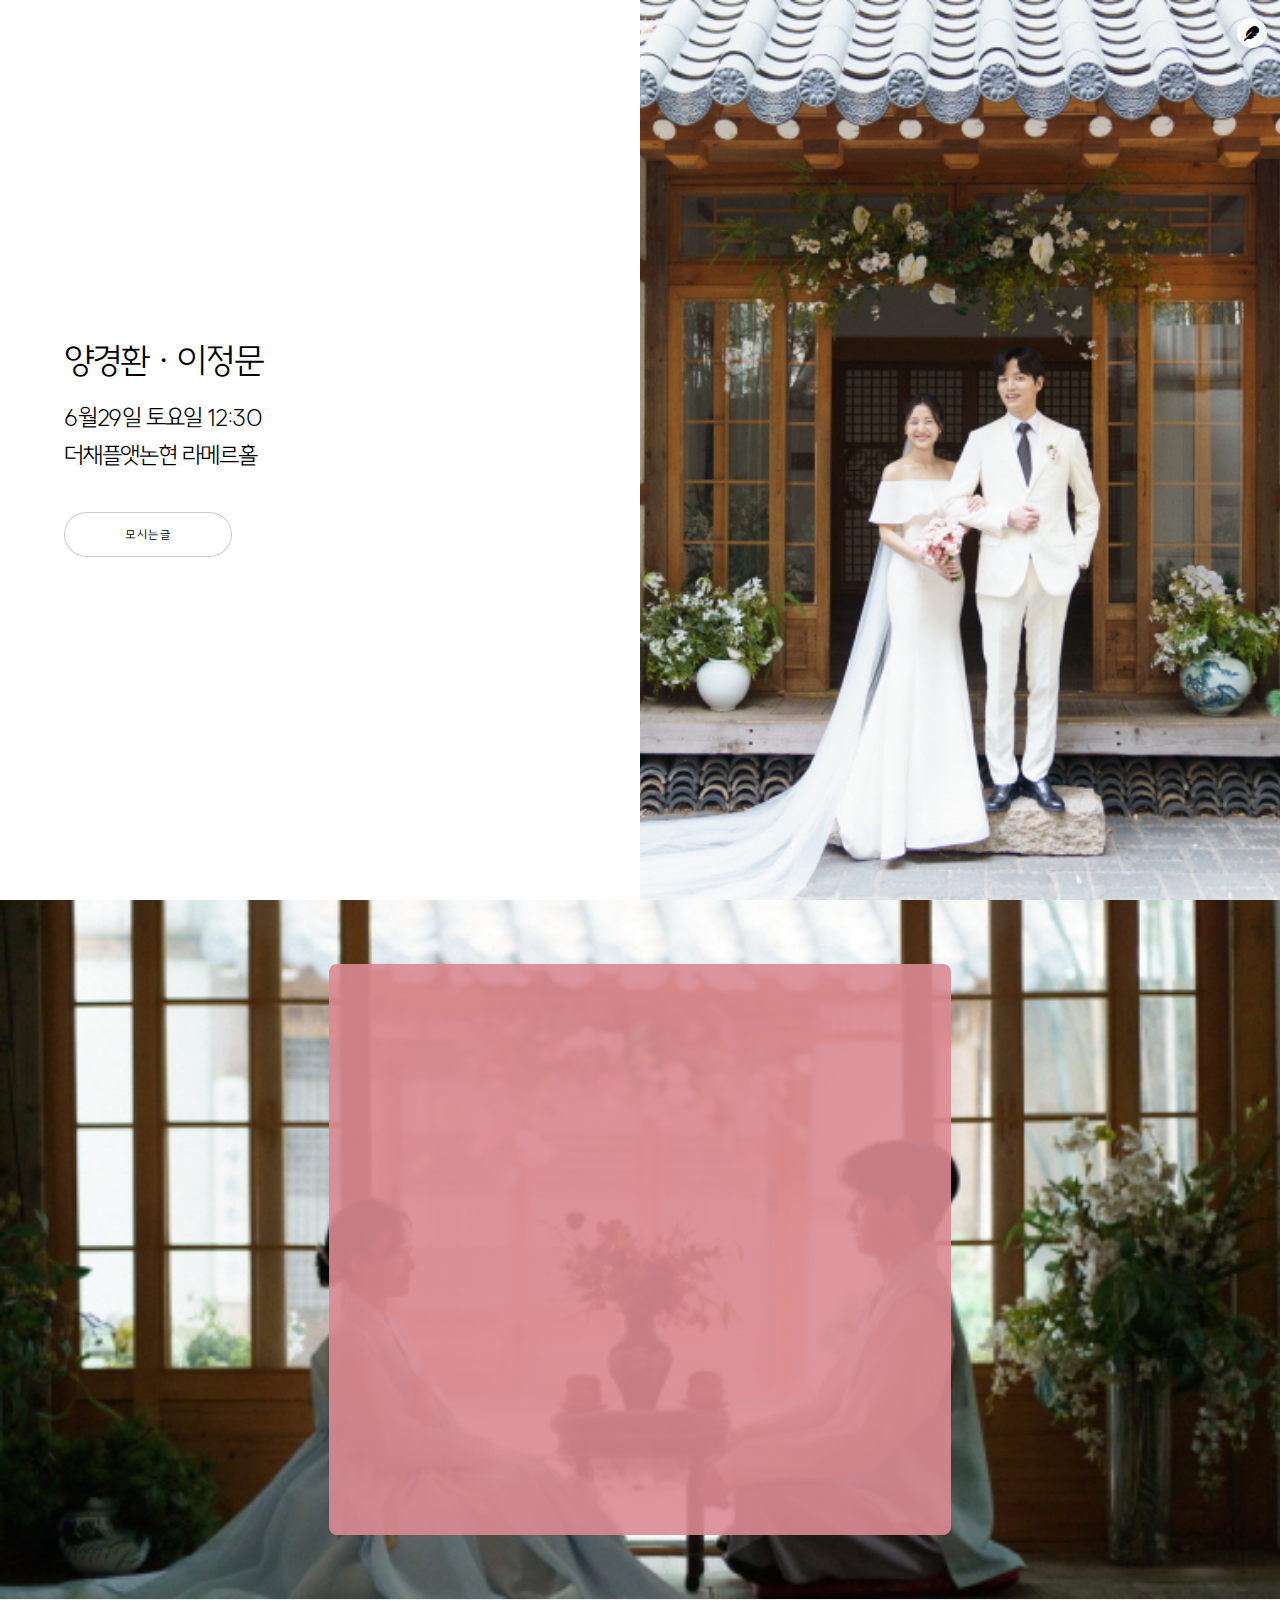
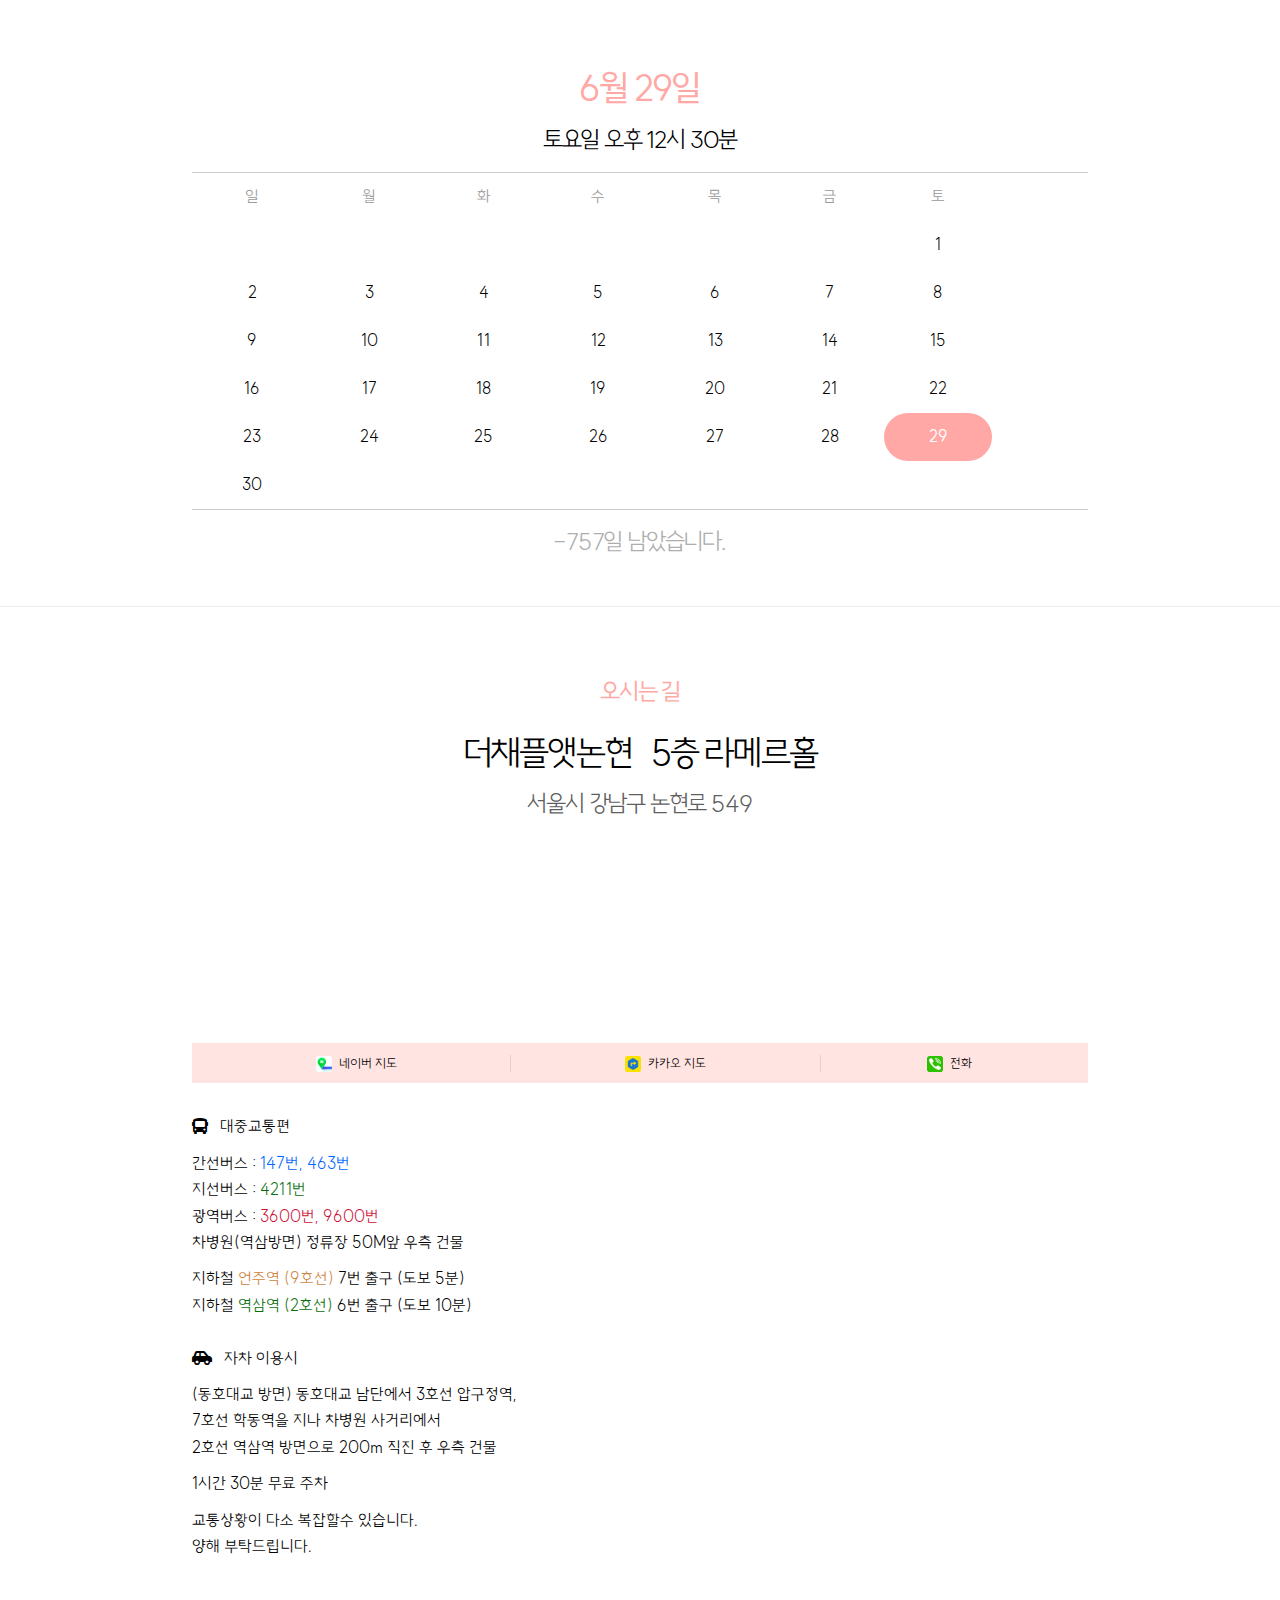
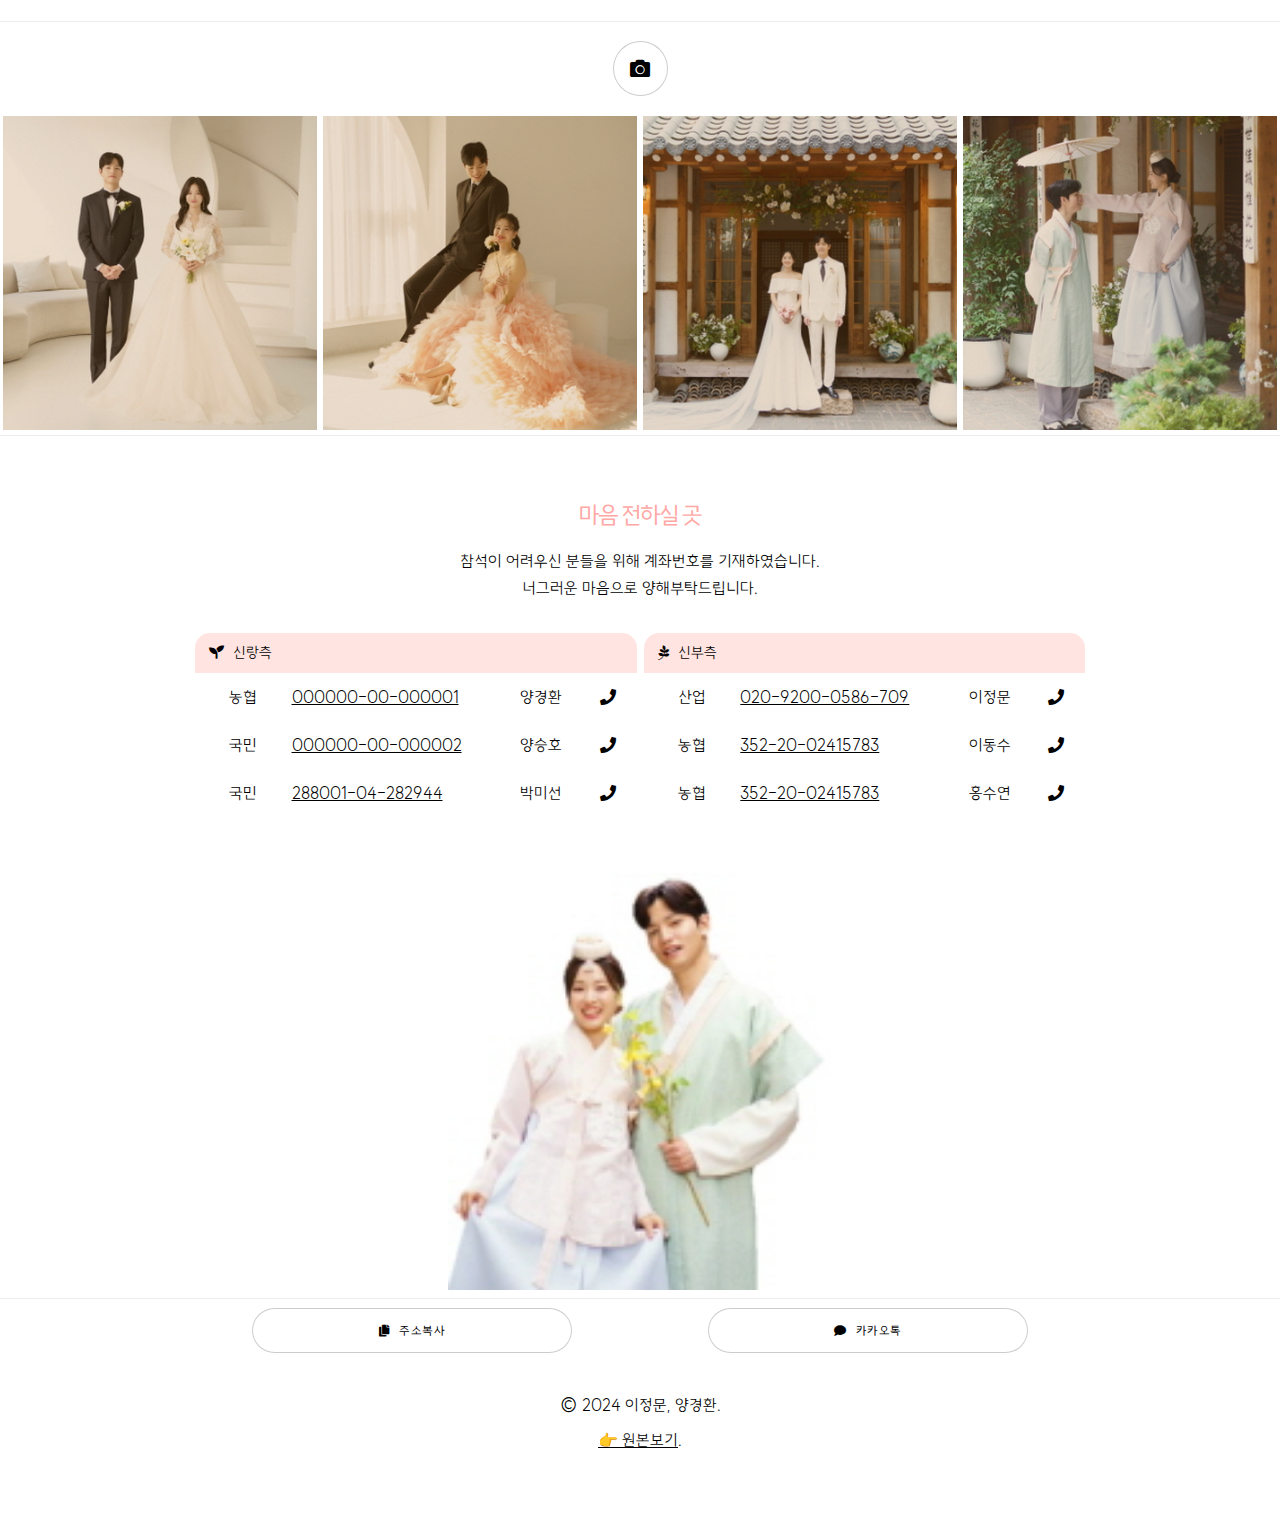
==== commit a5d8b27f: "링크추가" ====
--- a/lightCard.html
+++ b/lightCard.html
@@ -675,7 +675,8 @@
 									<li><a href="javascript:void(0);" class="button icon solid fa-copy fit" id="share-link-copy">주소복사</a></li>
 									<li><a href="javascript:void(0);" class="button icon solid fa-comment fit" id="kakaotalk-sharing-btn">카카오톡</a></li>
 								</ul>
-							<p>&copy; 2024 이정문, 양경환</a>.</p>
+							<p style="margin-bottom: 0.5rem;">&copy; 2024 이정문, 양경환</a>.</p>
+							<p><a href="./index.html">👉 원본보기</a>.</p>
 						</div>
 					</footer>
 
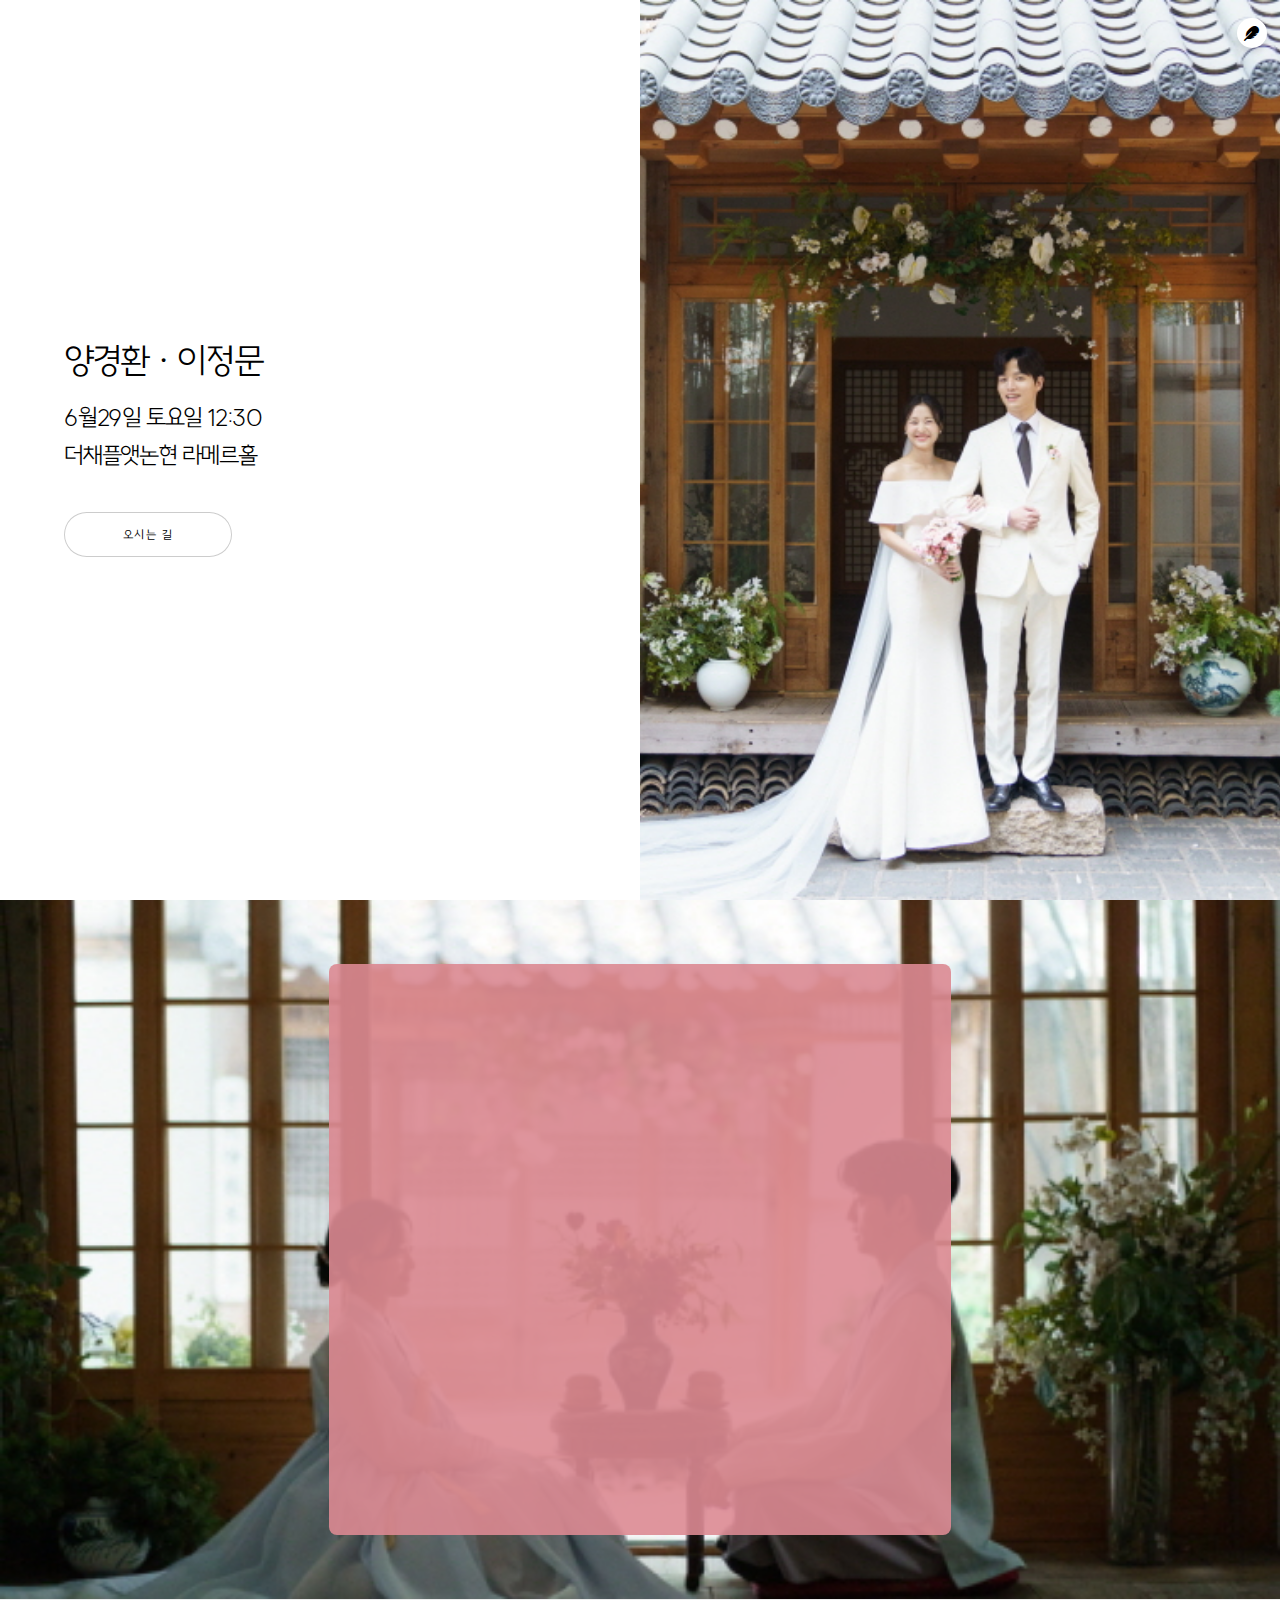
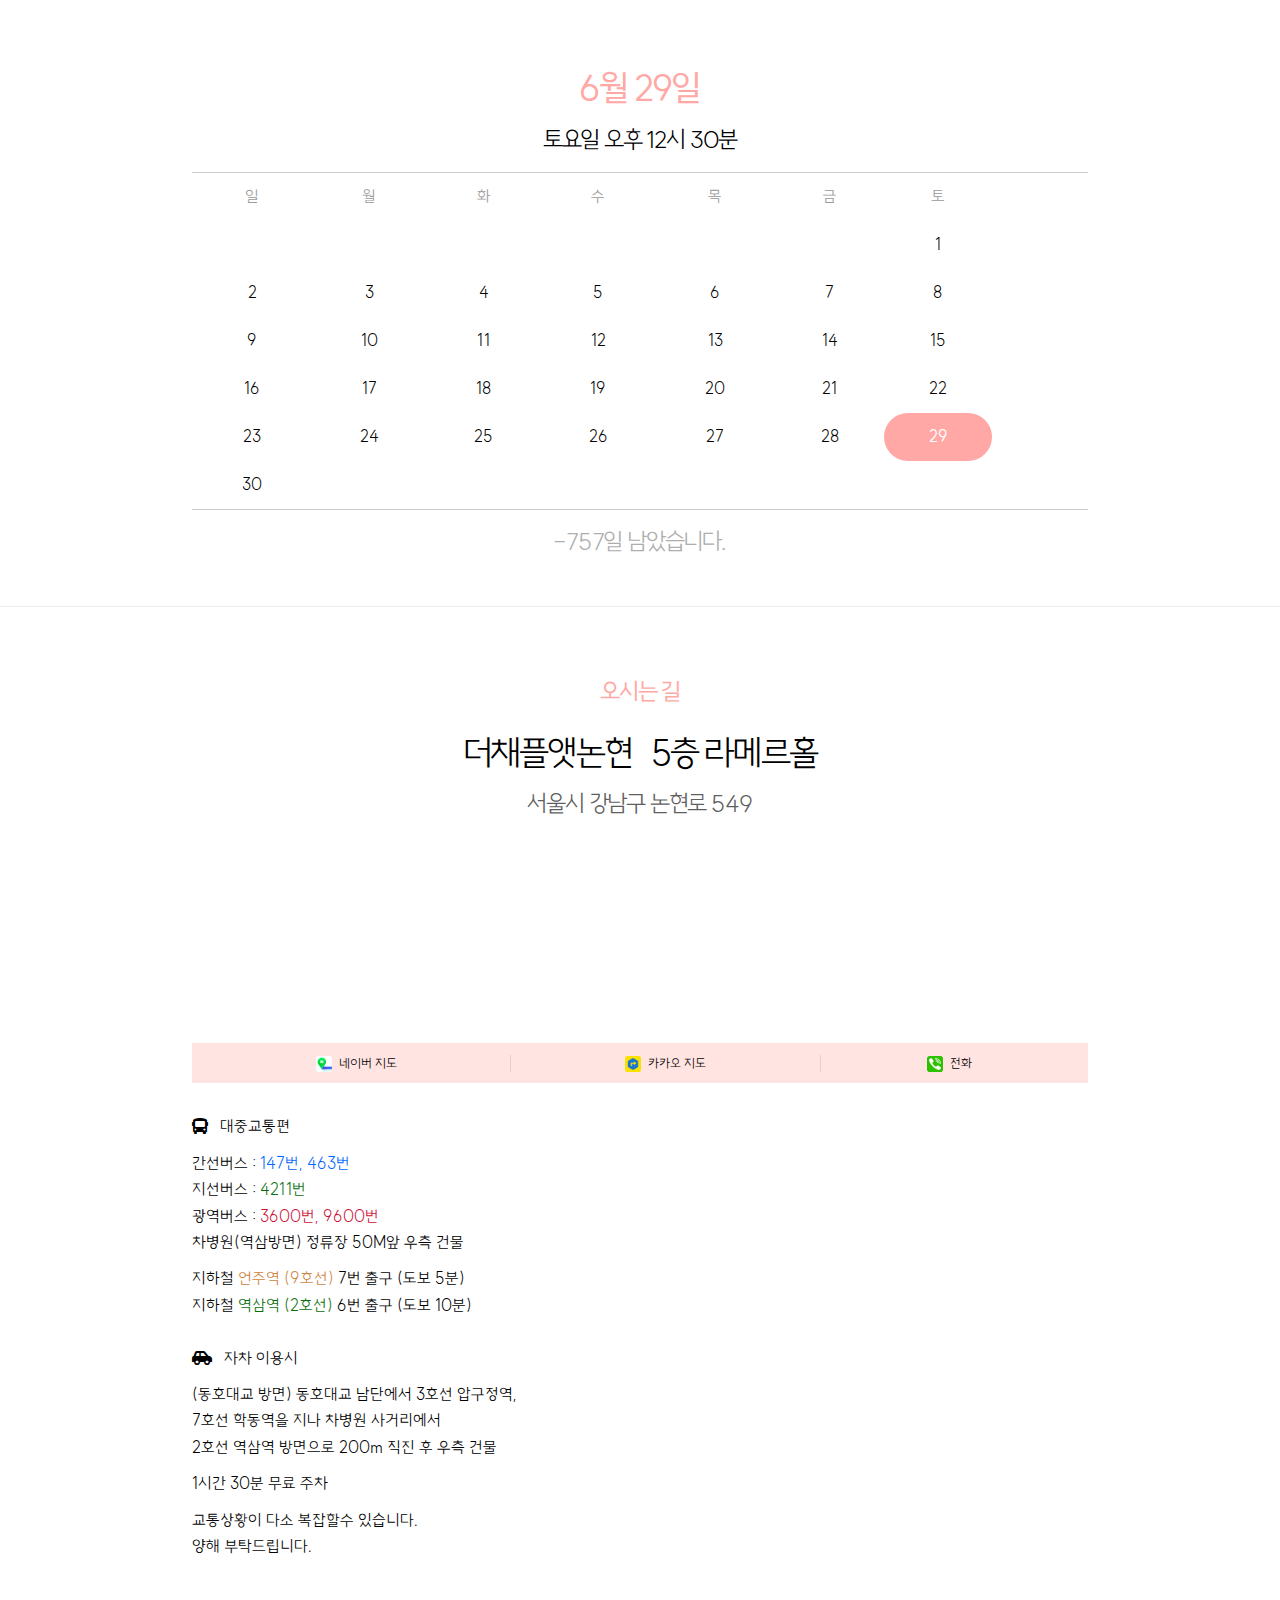
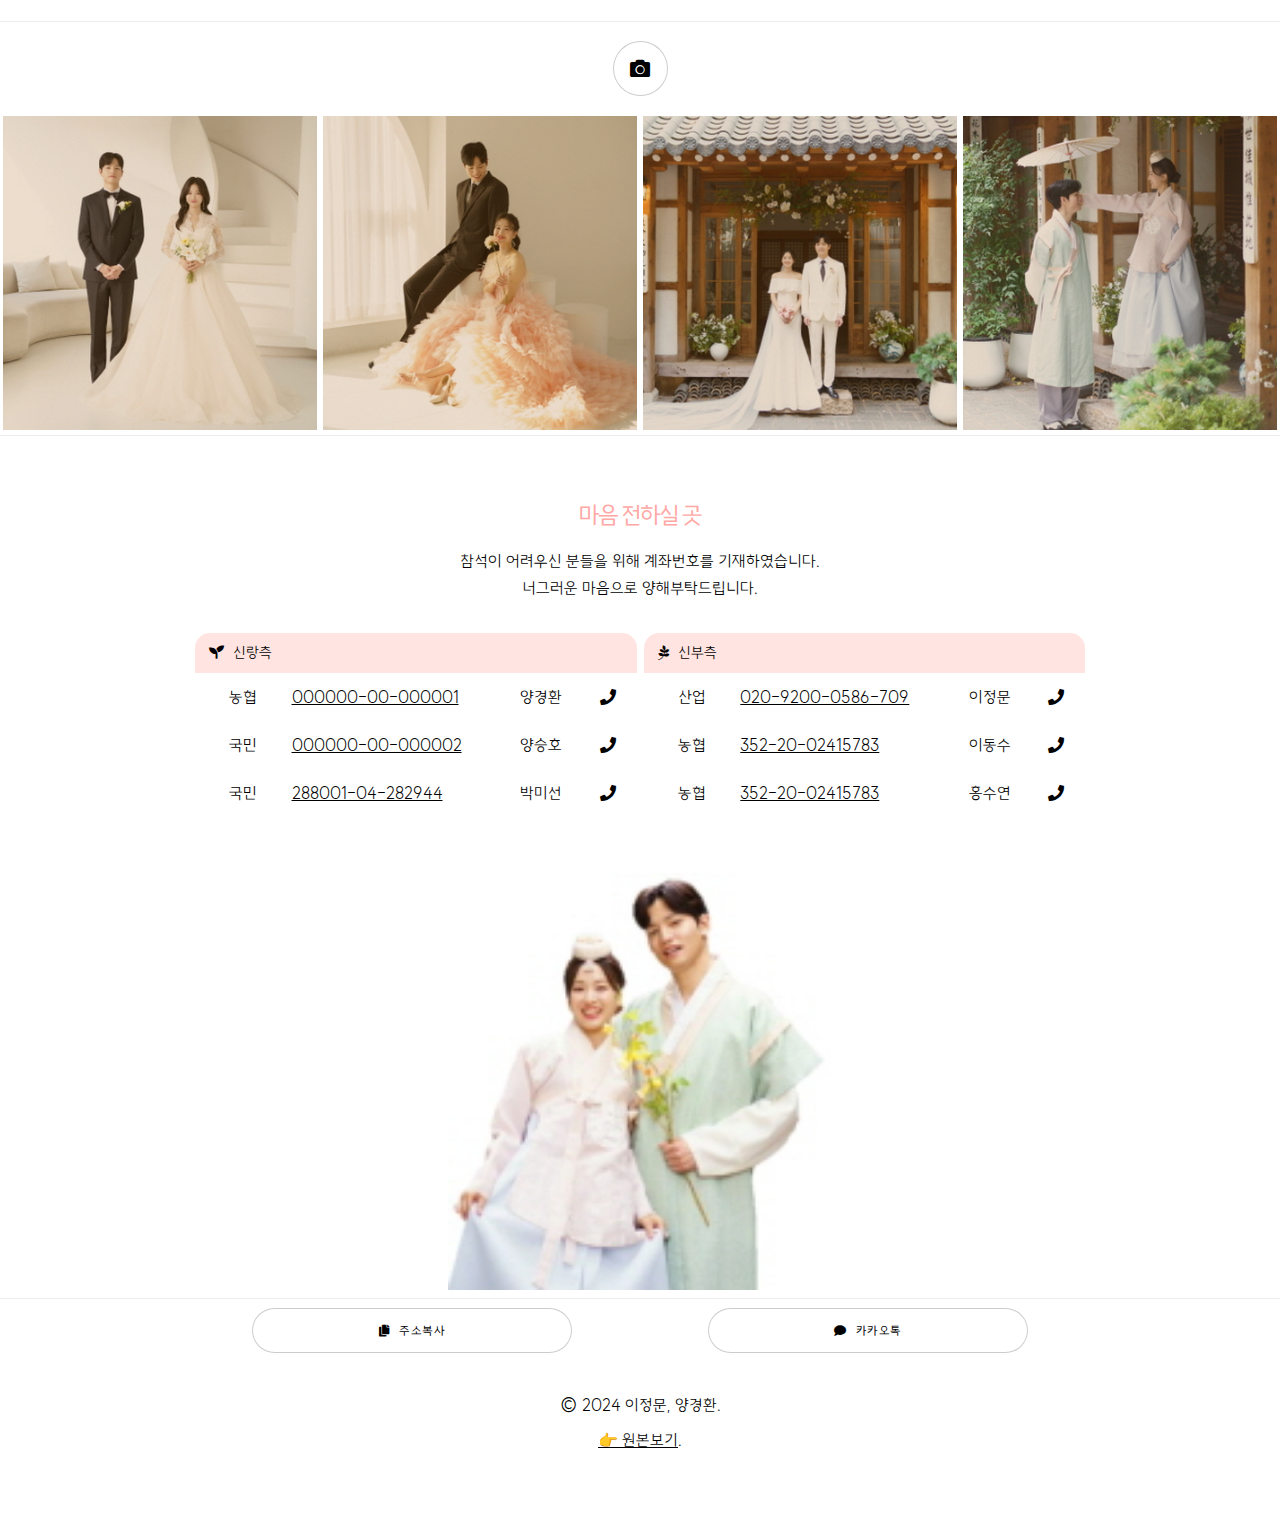
==== commit 34202212: "오시는길 추가" ====
--- a/lightCard.html
+++ b/lightCard.html
@@ -48,7 +48,7 @@
 							<h3 style="margin-bottom: 0.3rem;">6월29일 토요일 12:30</h3>
 							<h3 style="margin-bottom: 2.5rem;">더채플앳논현 라메르홀</h3>
 							<ul class="actions stacked">
-								<li><a href="#invitingLetter" class="button big wide smooth-scroll-middle">모시는글</a></li>
+								<li><a href="#placeSection" class="button big wide smooth-scroll-middle">오시는 길</a></li>
 							</ul>
 						</div>
 						
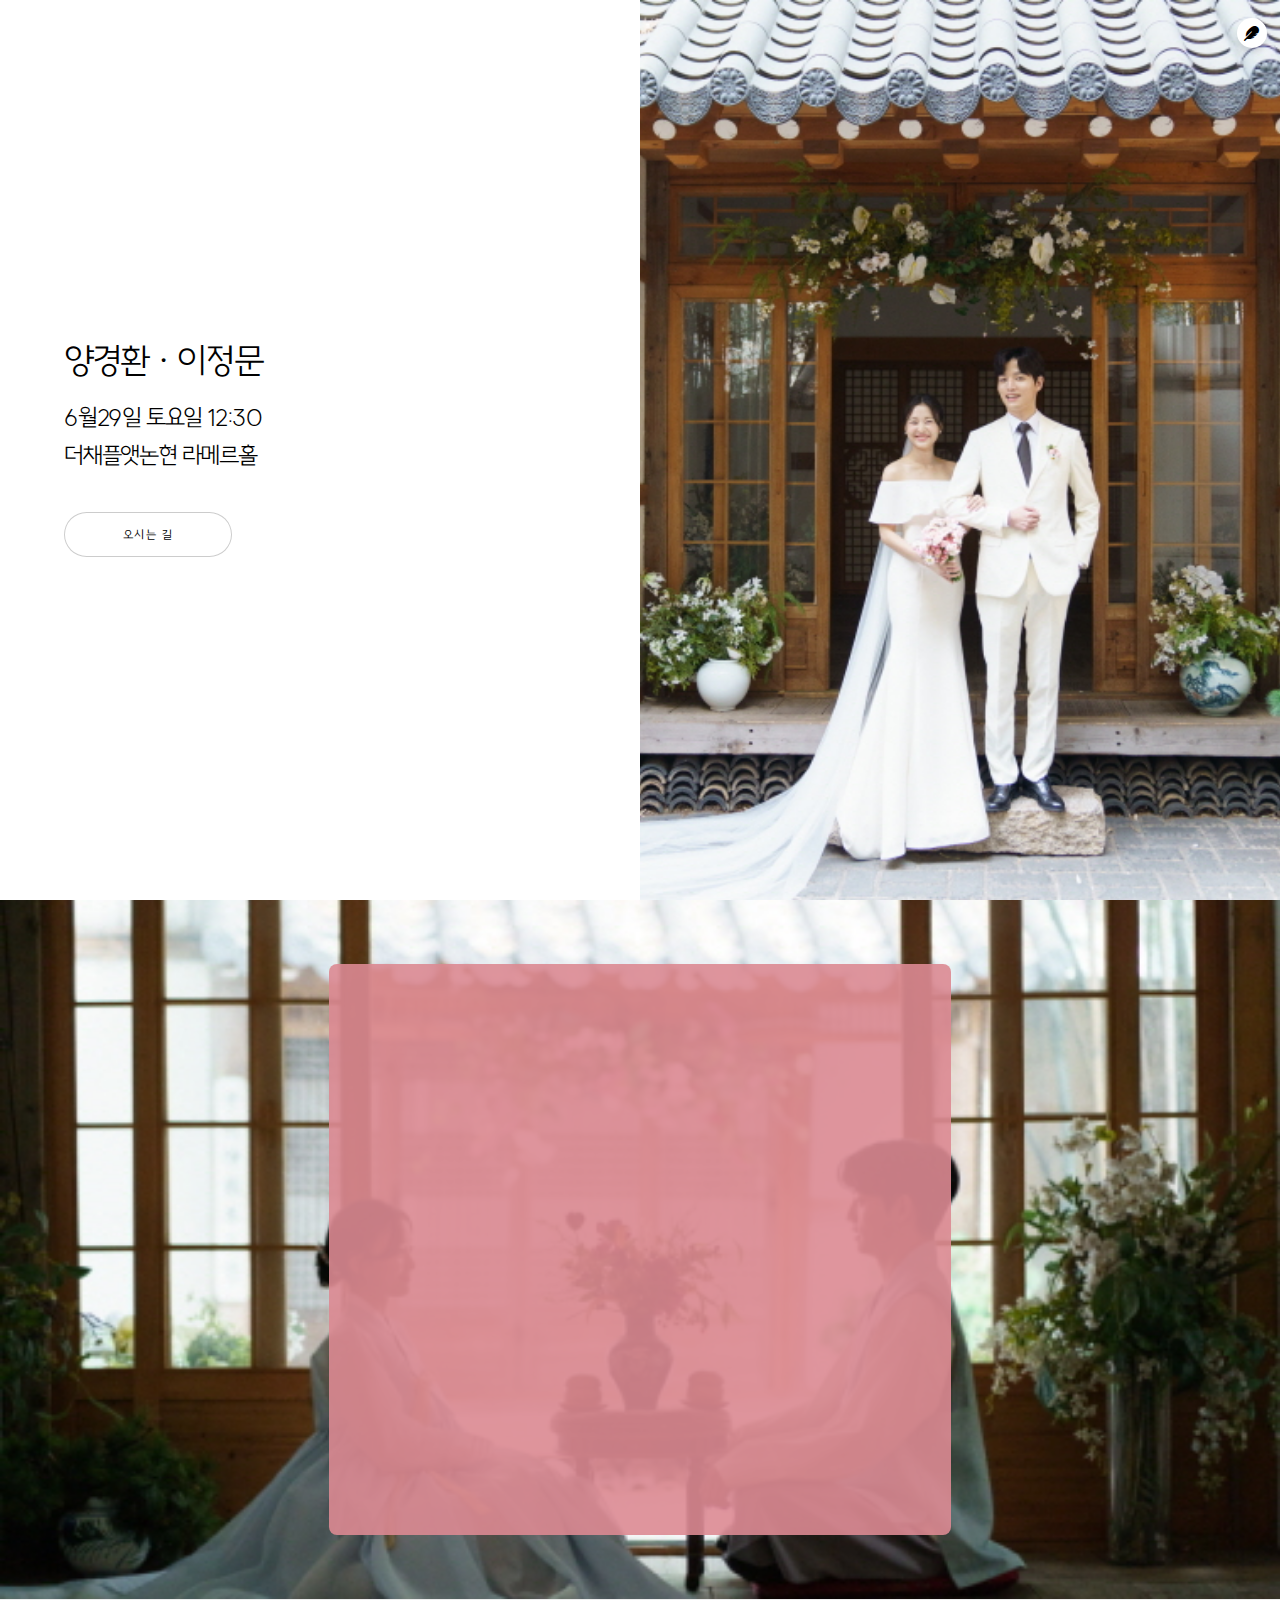
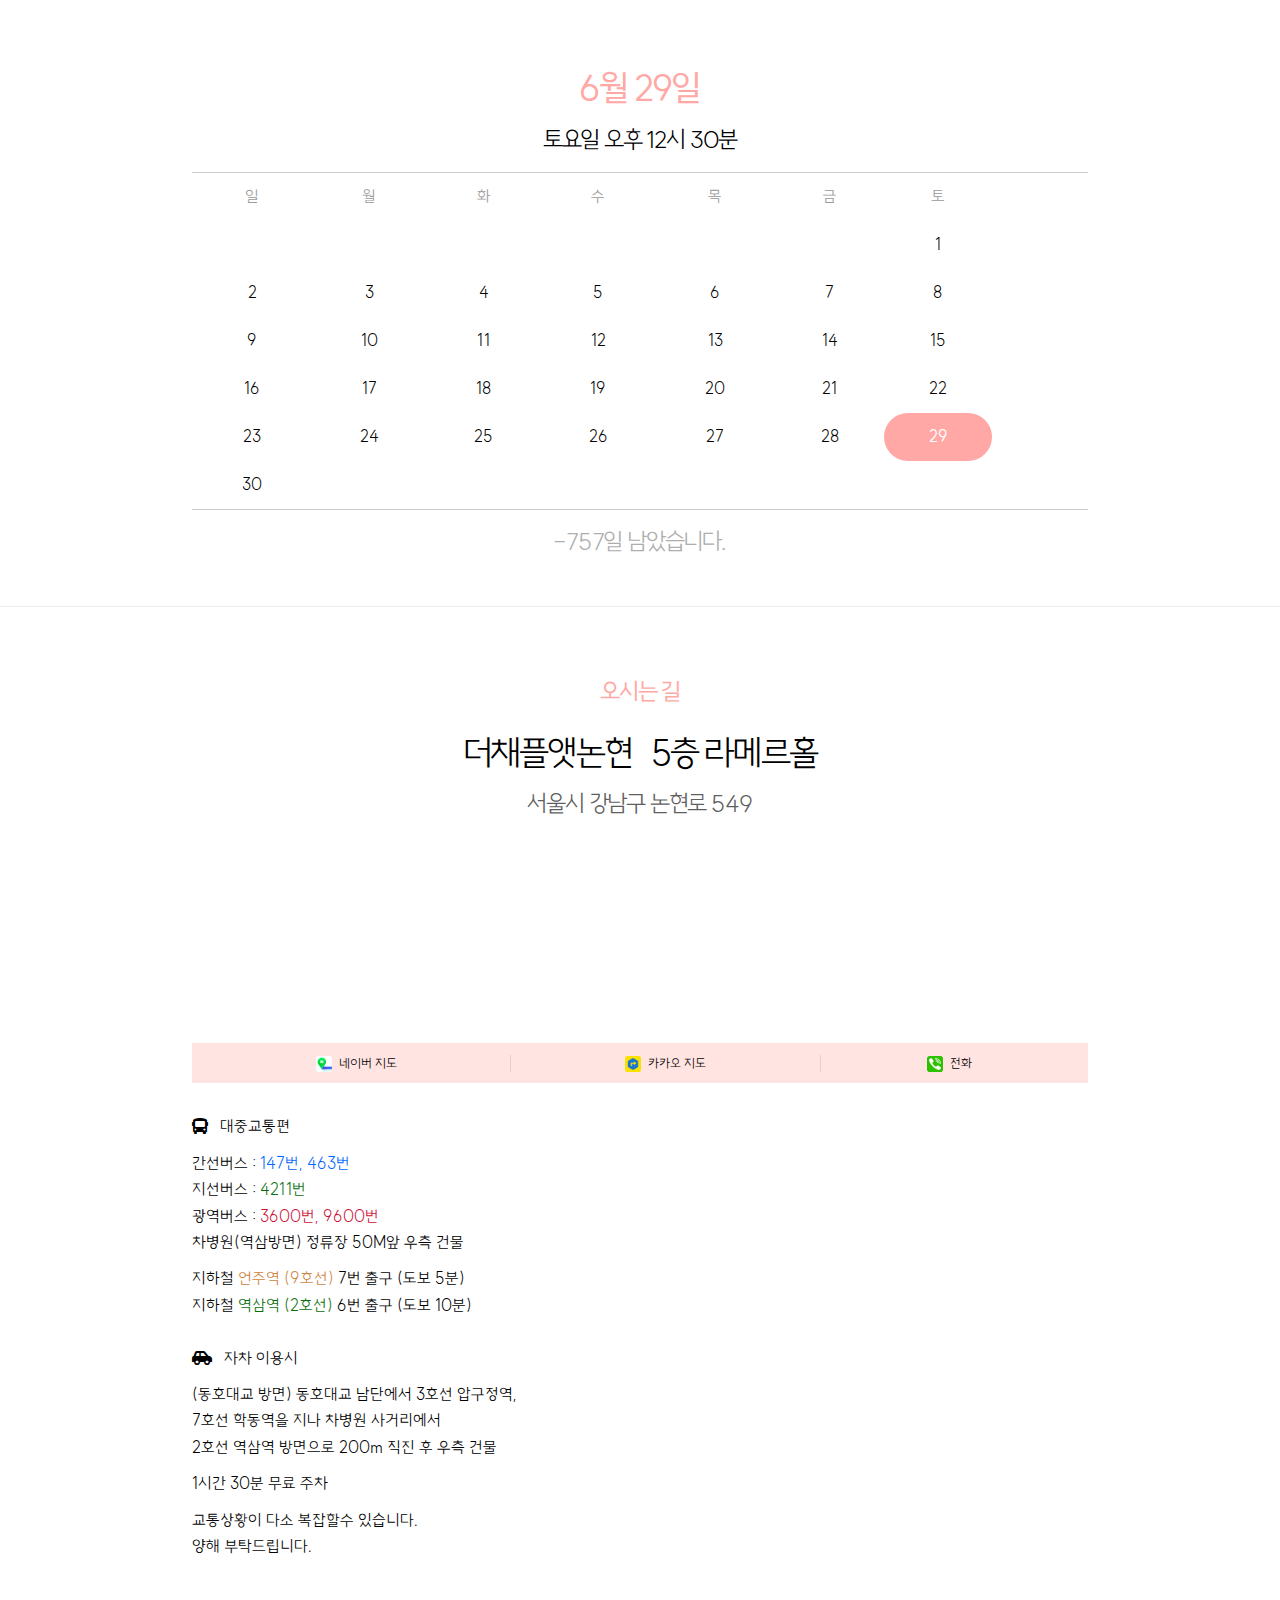
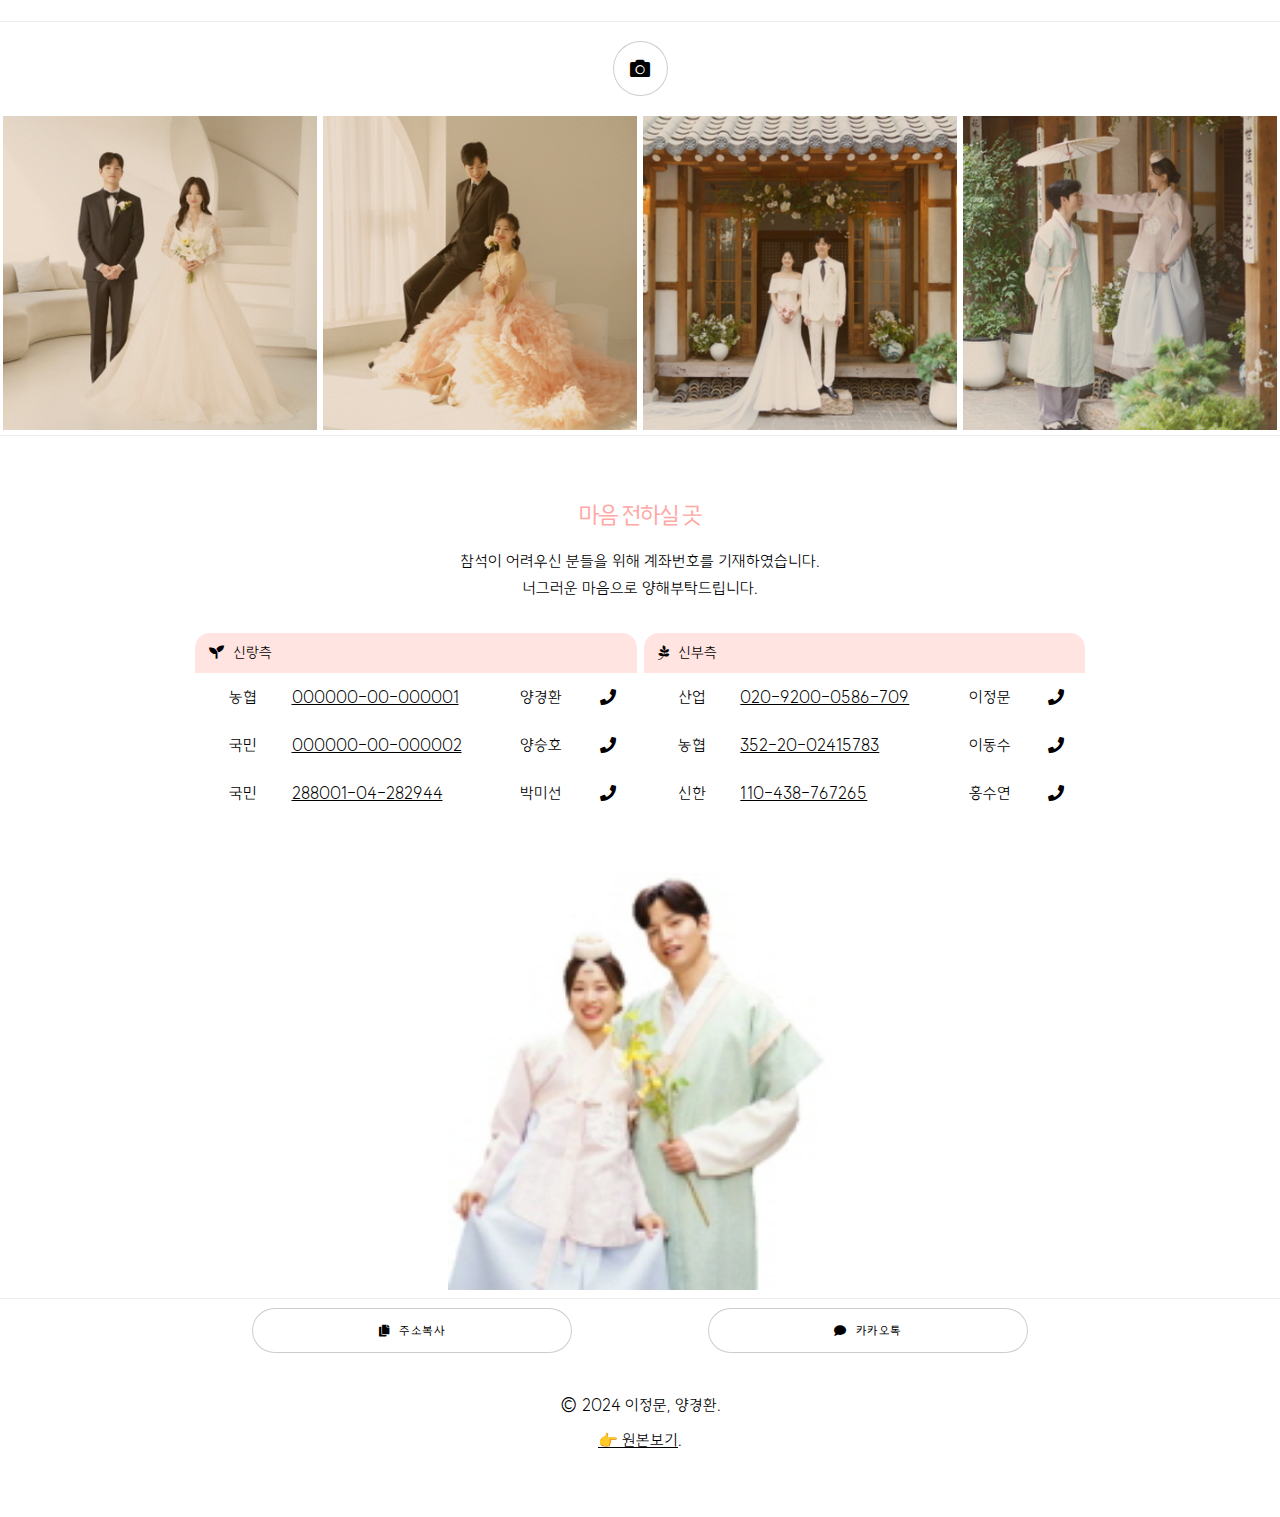
==== commit c29847fd: "엄마계좌" ====
--- a/lightCard.html
+++ b/lightCard.html
@@ -649,8 +649,8 @@
 									</td>
 								</tr>
 								<tr>
-									<td class="col-1 account-copy-btn">농협</td>
-									<td class="col-2 account-copy-btn">352-20-02415783</td>
+									<td class="col-1 account-copy-btn">신한</td>
+									<td class="col-2 account-copy-btn">110-438-767265</td>
 									<td class="col-3">홍수연</td>
 									<td class="col-4">
 										<a href="javascript:void(0);" onclick="location.href = 'tel:01030995836';"class="icon solid fa-phone style1"><span class="label">call</span></a>
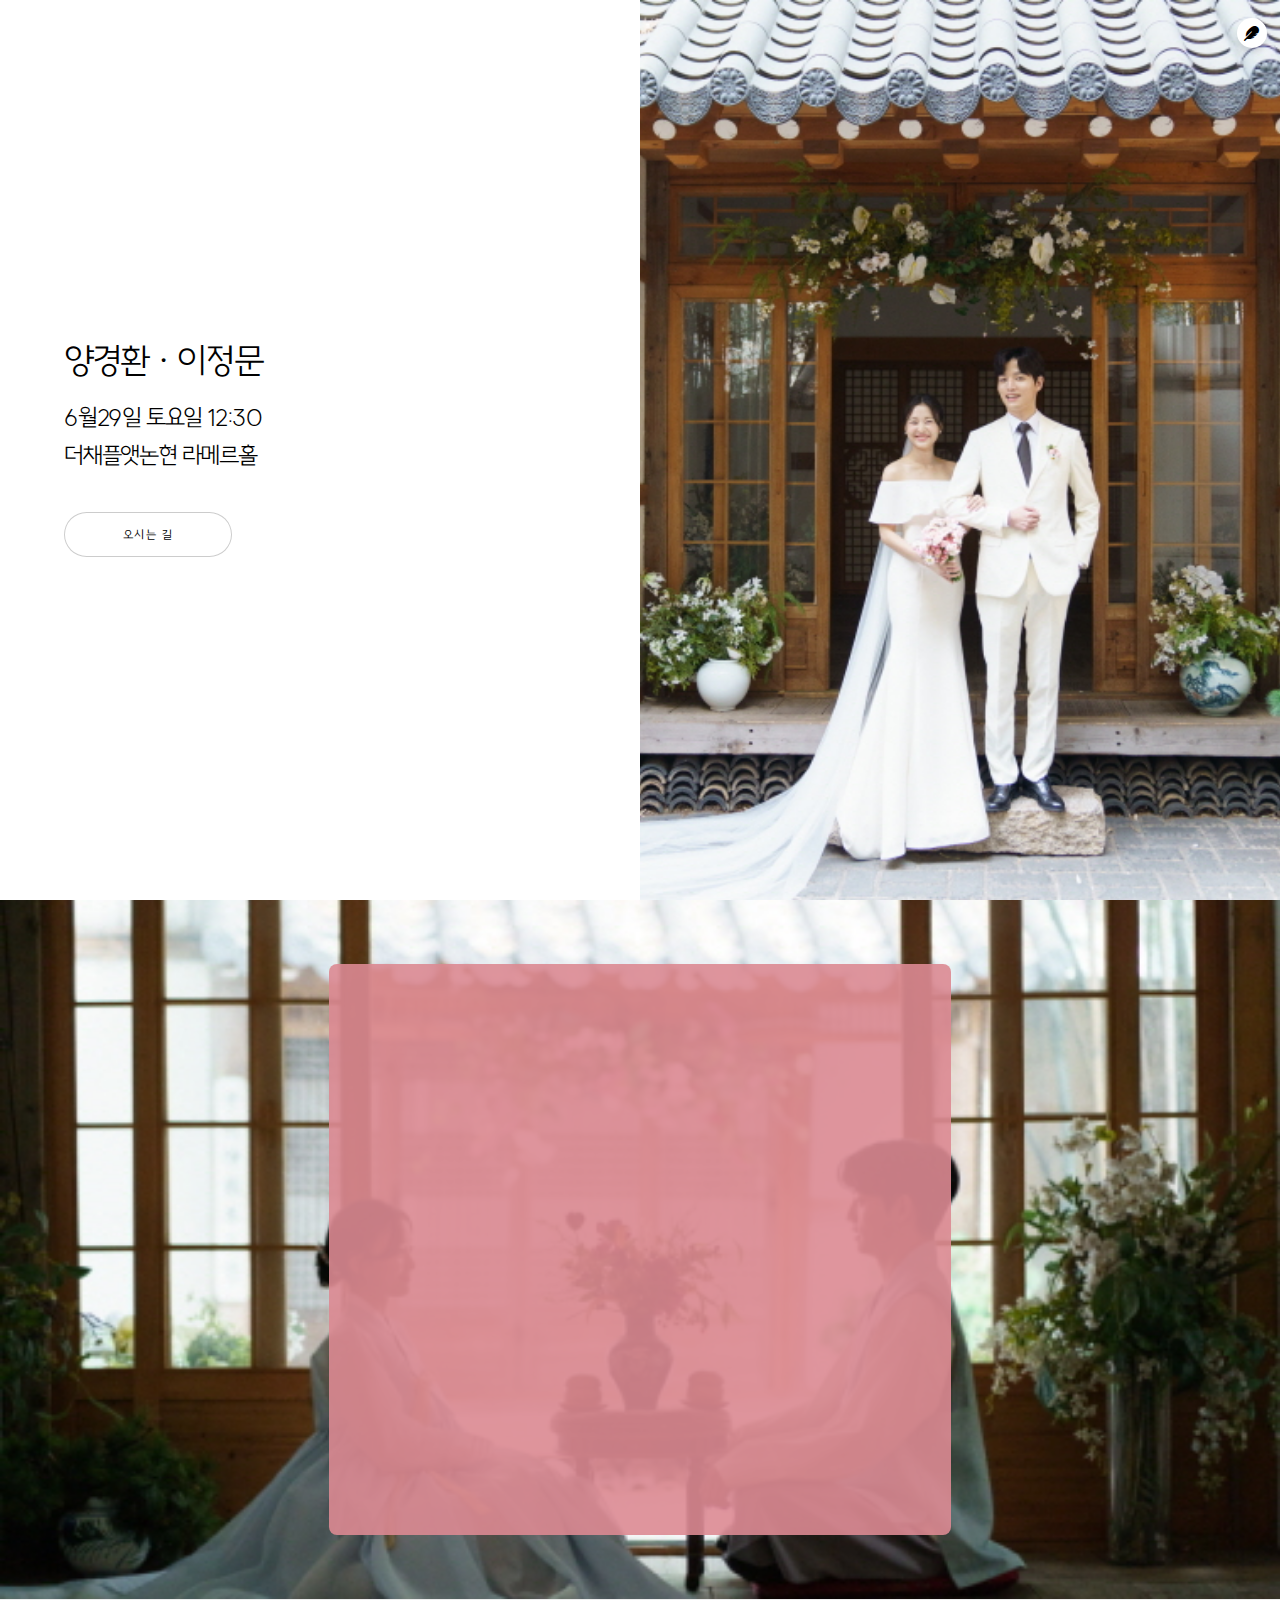
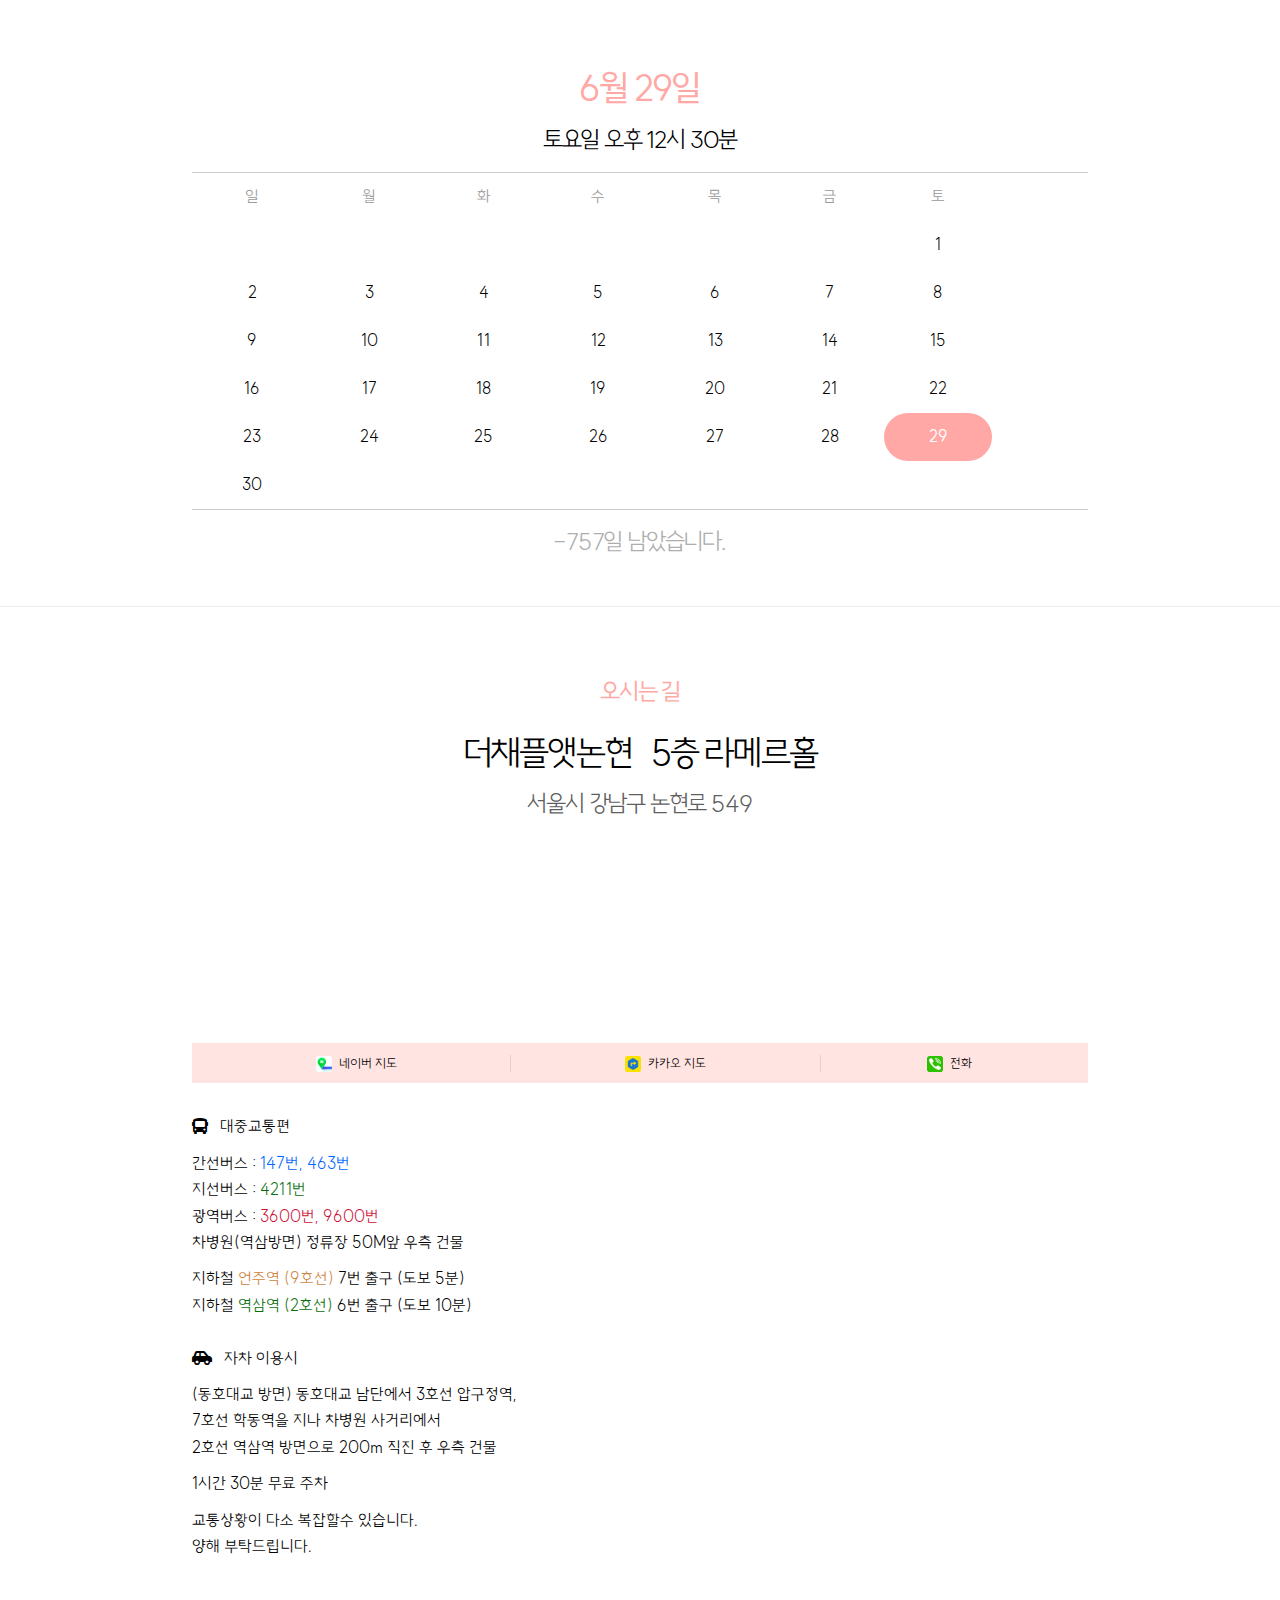
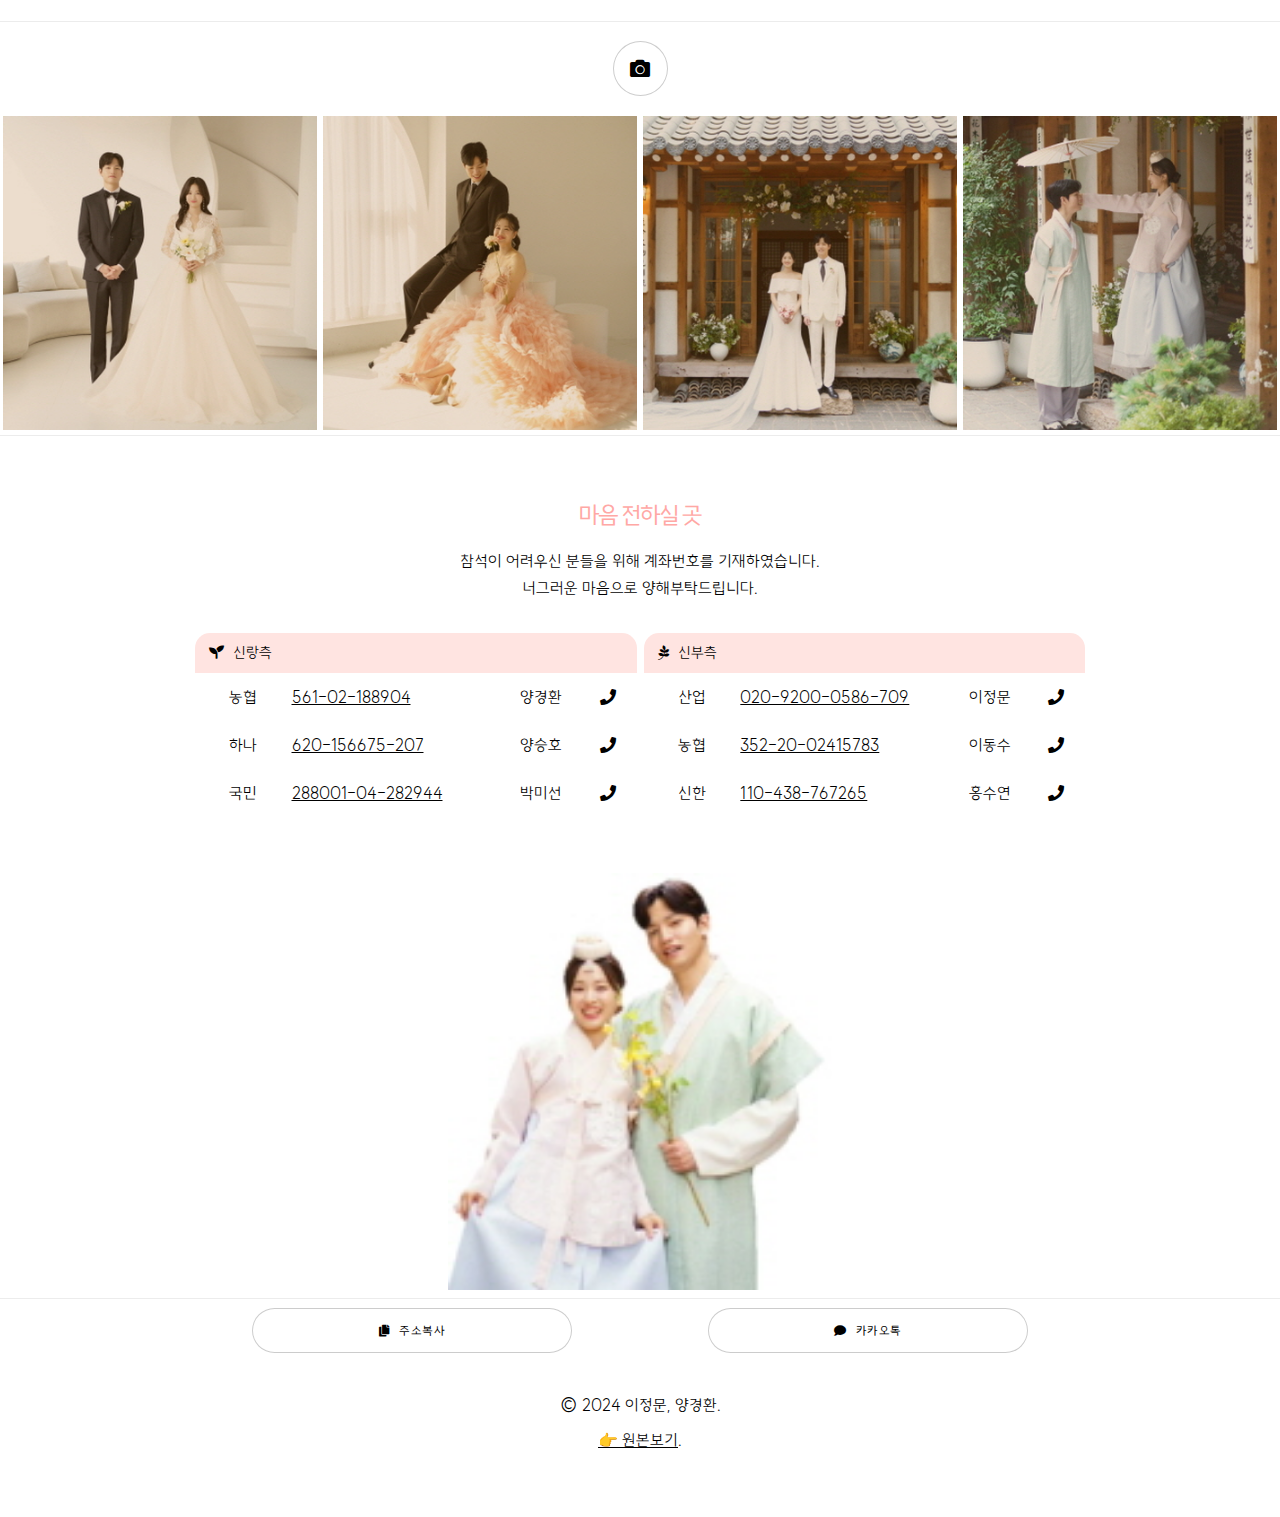
==== commit 46f82855: "수정" ====
--- a/lightCard.html
+++ b/lightCard.html
@@ -593,18 +593,18 @@
 							<tbody>
 								<tr>
 									<td class="col-1 account-copy-btn">농협</td>
-									<td class="col-2 account-copy-btn">000000-00-000001</td>
+									<td class="col-2 account-copy-btn">561-02-188904</td>
 									<td class="col-3">양경환</td>
 									<td class="col-4 ">
 										<a href="javascript:void(0);" onclick="location.href = 'tel:01079255235';"class="icon solid fa-phone style1"><span class="label">call</span></a>
 									</td>
 								</tr>
 								<tr>
-									<td class="col-1 account-copy-btn">국민</td>
-									<td class="col-2 account-copy-btn">000000-00-000002</td>
+									<td class="col-1 account-copy-btn">하나</td>
+									<td class="col-2 account-copy-btn">620-156675-207</td>
 									<td class="col-3">양승호</td>
 									<td class="col-4 ">
-										<a href="javascript:void(0);" onclick="location.href = 'tel:';"class="icon solid fa-phone style1"><span class="label">call</span></a>
+										<a href="javascript:void(0);" onclick="location.href = 'tel:01062875235';"class="icon solid fa-phone style1"><span class="label">call</span></a>
 									</td>
 								</tr>
 								<tr>
